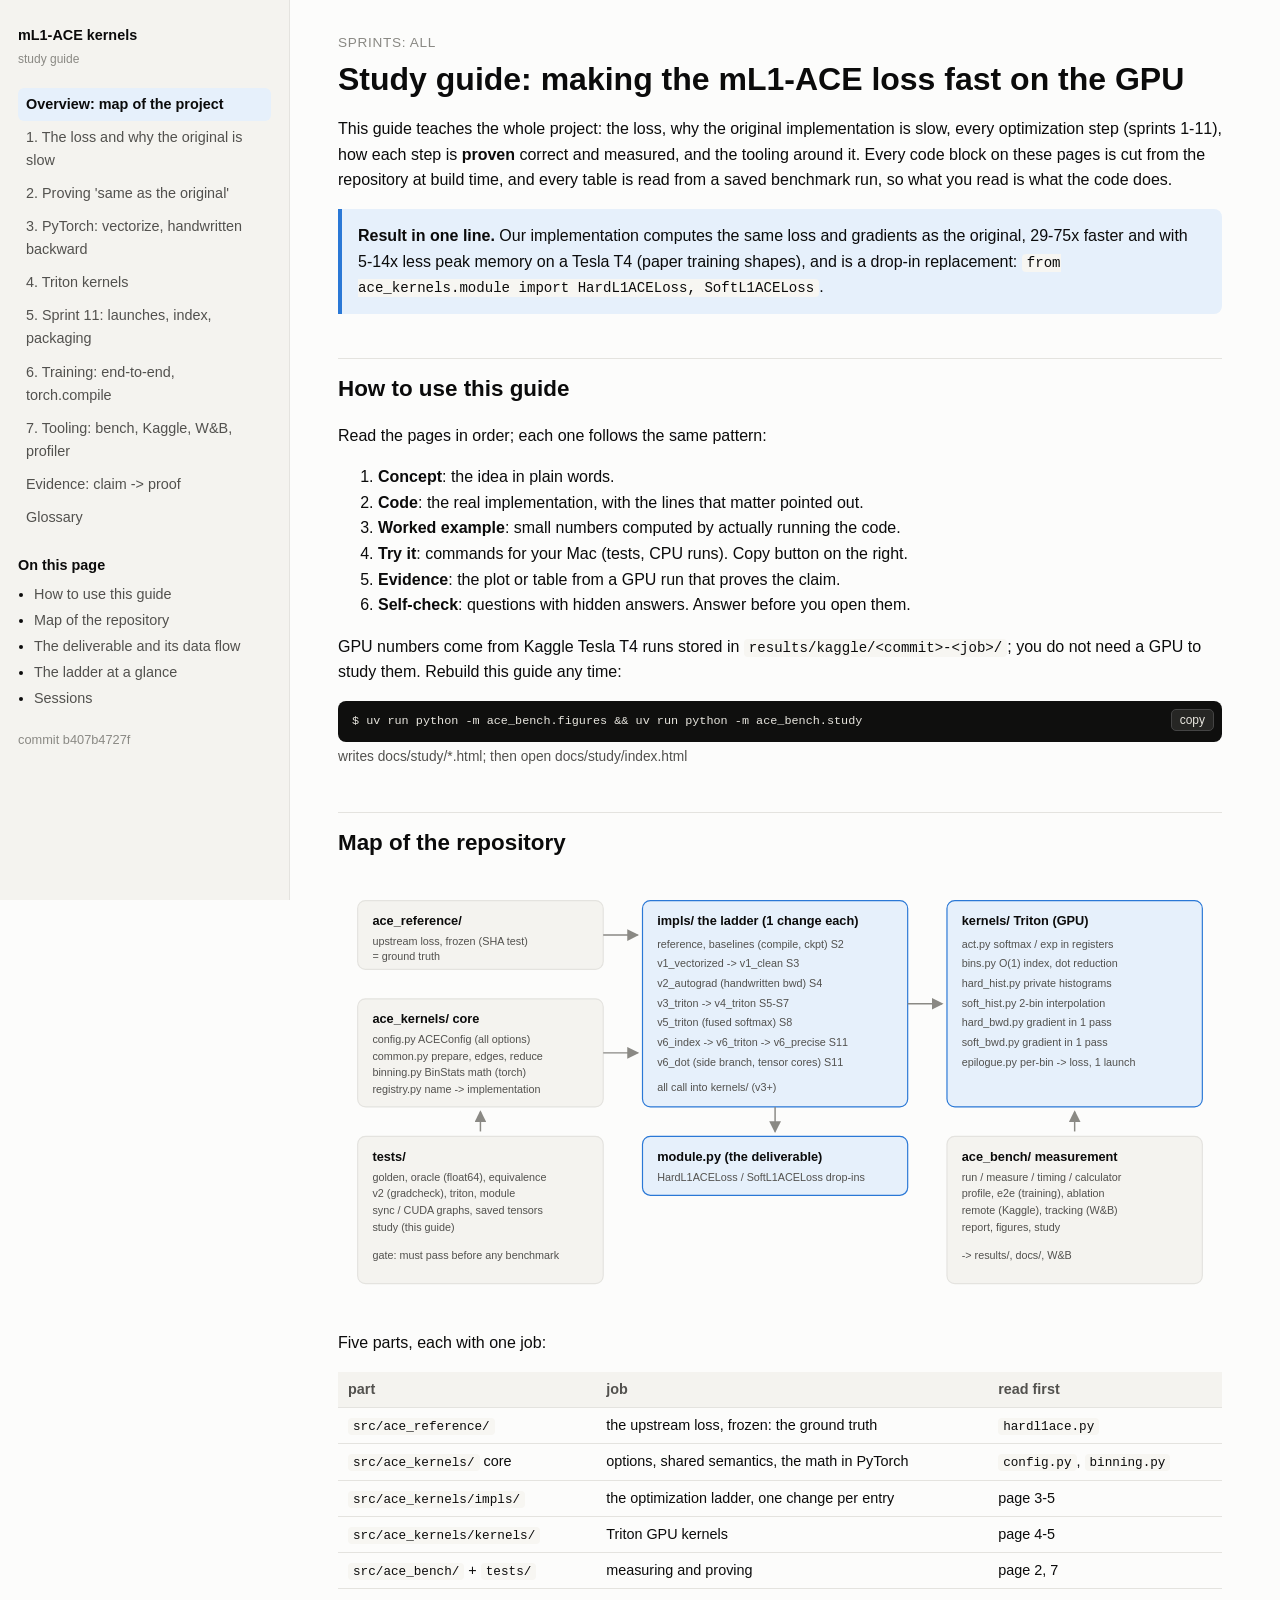
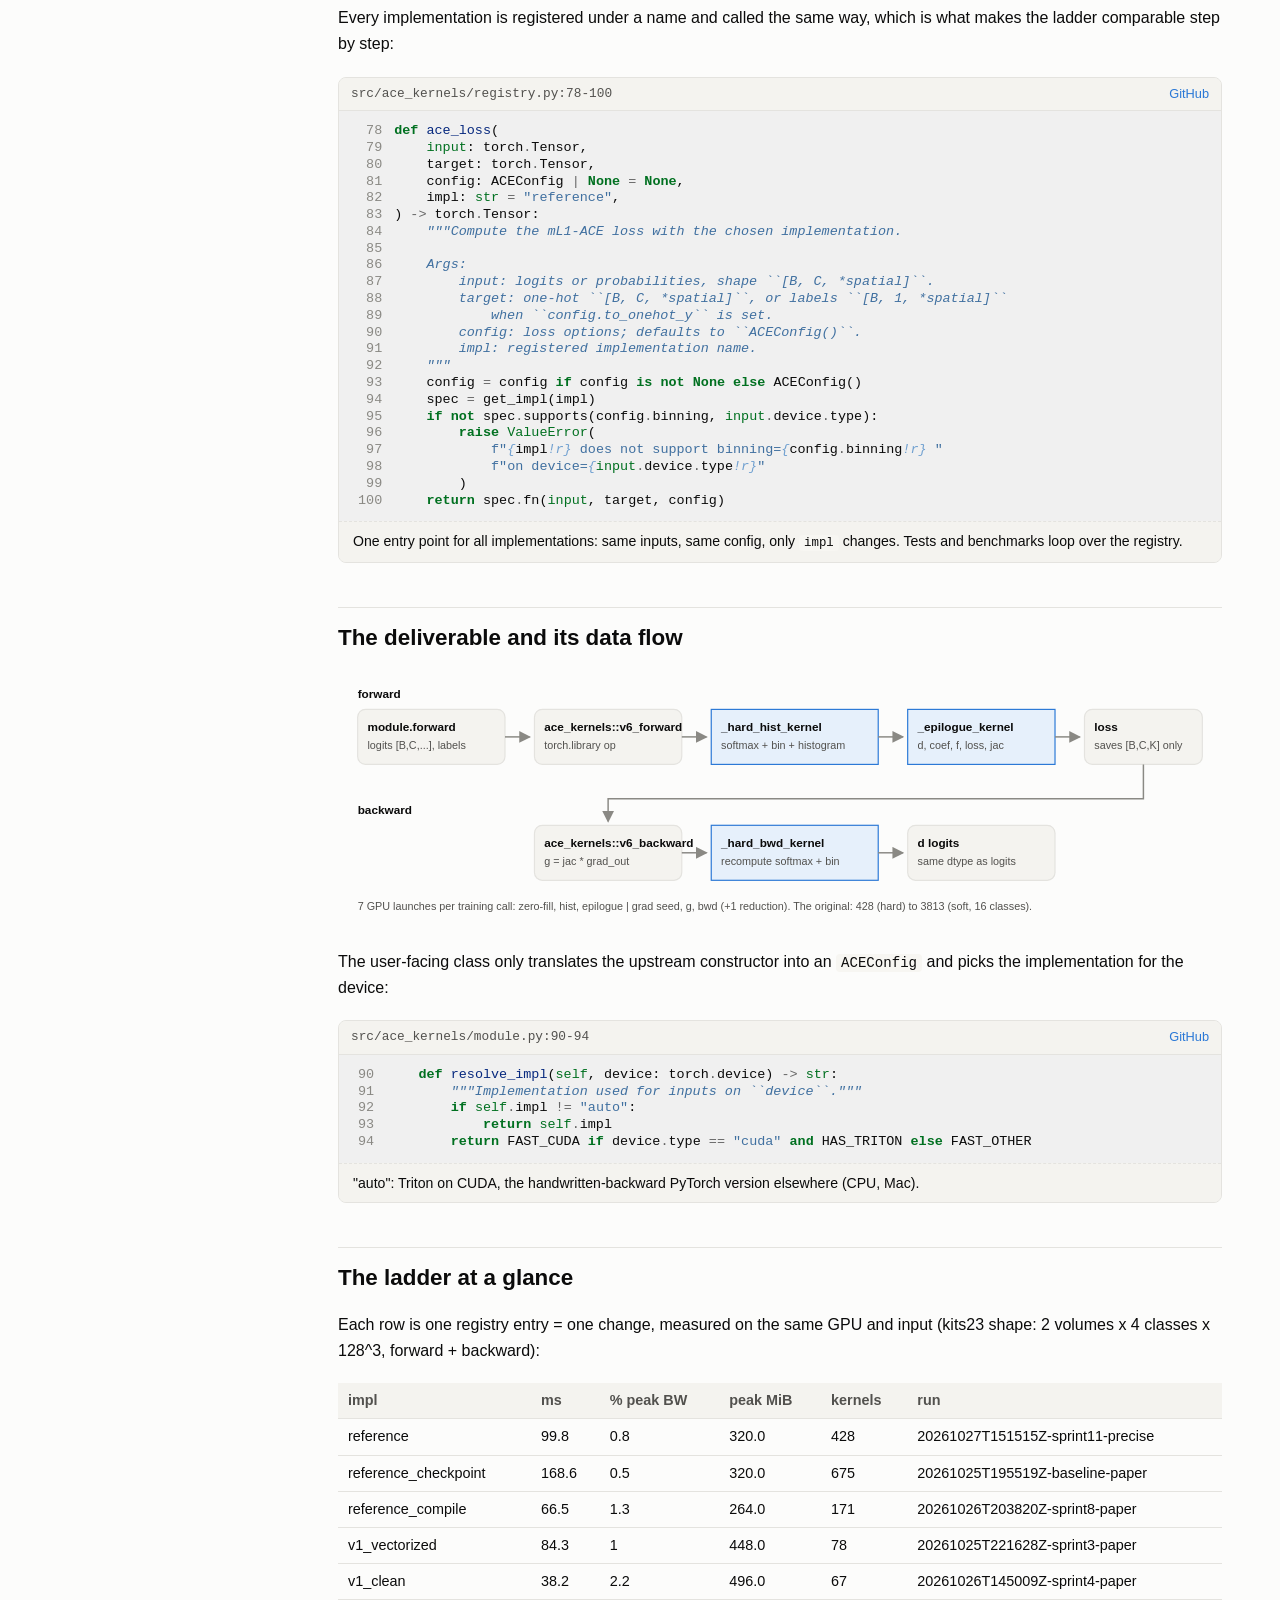
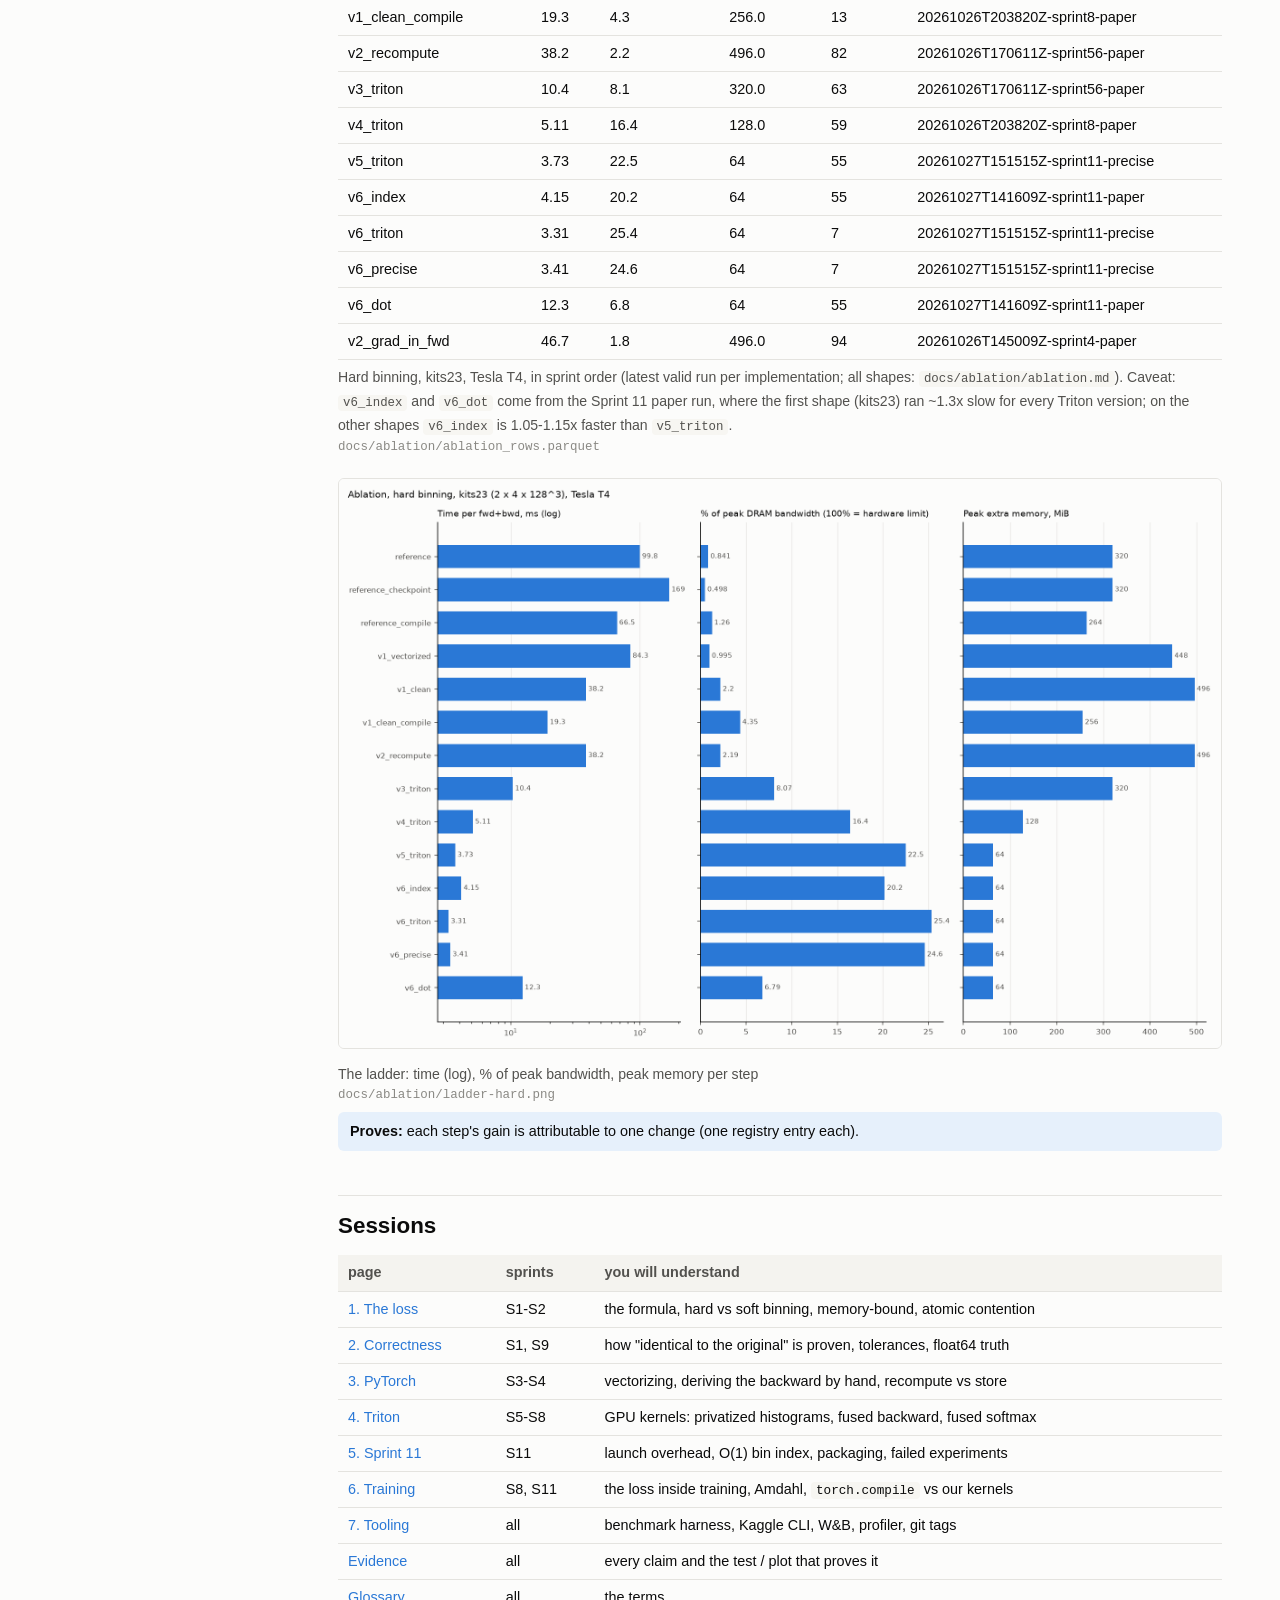
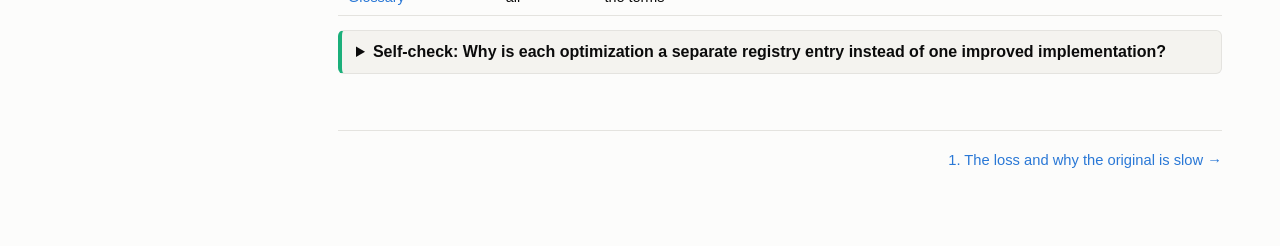
==== docs/study/index.html @ 089df3e0 "Study guide: browser pages for the whole project (docs/study) - ace_bench.study: Markdown + directiv" ====
<!doctype html>
<html lang="en"><head><meta charset="utf-8">
<meta name="viewport" content="width=device-width, initial-scale=1">
<title>Overview: map of the project | ACE kernels study</title>
<link rel="stylesheet" href="assets/style.css">
<link rel="stylesheet" href="assets/pygments.css">
</head><body>
<aside class="side"><a class="brand" href="index.html">mL1-ACE kernels<br>
<small>study guide</small></a><ol class="pages"><li class="current"><a href="index.html">Overview: map of the project</a></li><li class=""><a href="01-loss.html">1. The loss and why the original is slow</a></li><li class=""><a href="02-correctness.html">2. Proving &#x27;same as the original&#x27;</a></li><li class=""><a href="03-pytorch.html">3. PyTorch: vectorize, handwritten backward</a></li><li class=""><a href="04-triton.html">4. Triton kernels</a></li><li class=""><a href="05-sprint11.html">5. Sprint 11: launches, index, packaging</a></li><li class=""><a href="06-training.html">6. Training: end-to-end, torch.compile</a></li><li class=""><a href="07-tooling.html">7. Tooling: bench, Kaggle, W&amp;B, profiler</a></li><li class=""><a href="evidence.html">Evidence: claim -&gt; proof</a></li><li class=""><a href="glossary.html">Glossary</a></li></ol>
<div class="toc"><b>On this page</b><ul><li><a href="#how-to-use-this-guide">How to use this guide</a></li><li><a href="#map-of-the-repository">Map of the repository</a></li><li><a href="#the-deliverable-and-its-data-flow">The deliverable and its data flow</a></li><li><a href="#the-ladder-at-a-glance">The ladder at a glance</a></li><li><a href="#sessions">Sessions</a></li></ul></div>
<p class="meta">commit b407b4727f</p></aside>
<main><p class="sprints">Sprints: all</p><h1 id="study-guide-making-the-ml1-ace-loss-fast-on-the-gpu">Study guide: making the mL1-ACE loss fast on the GPU</h1>
<p>This guide teaches the whole project: the loss, why the original implementation is
slow, every optimization step (sprints 1-11), how each step is <strong>proven</strong> correct and
measured, and the tooling around it. Every code block on these pages is cut from the
repository at build time, and every table is read from a saved benchmark run, so
what you read is what the code does.</p>
<blockquote>
<p><strong>Result in one line.</strong> Our implementation computes the same loss and gradients as
the original, 29-75x faster and with 5-14x less peak memory on a Tesla T4 (paper
training shapes), and is a drop-in replacement:
<code>from ace_kernels.module import HardL1ACELoss, SoftL1ACELoss</code>.</p>
</blockquote>
<h2 id="how-to-use-this-guide">How to use this guide</h2>
<p>Read the pages in order; each one follows the same pattern:</p>
<ol>
<li><strong>Concept</strong>: the idea in plain words.</li>
<li><strong>Code</strong>: the real implementation, with the lines that matter pointed out.</li>
<li><strong>Worked example</strong>: small numbers computed by actually running the code.</li>
<li><strong>Try it</strong>: commands for your Mac (tests, CPU runs). Copy button on the right.</li>
<li><strong>Evidence</strong>: the plot or table from a GPU run that proves the claim.</li>
<li><strong>Self-check</strong>: questions with hidden answers. Answer before you open them.</li>
</ol>
<p>GPU numbers come from Kaggle Tesla T4 runs stored in <code>results/kaggle/&lt;commit&gt;-&lt;job&gt;/</code>;
you do not need a GPU to study them. Rebuild this guide any time:</p>
<div class="run"><button class="copy" type="button">copy</button><pre><code>$ uv run python -m ace_bench.figures &amp;&amp; uv run python -m ace_bench.study</code></pre><p class="expect">writes docs/study/*.html; then open docs/study/index.html</p></div>
<h2 id="map-of-the-repository">Map of the repository</h2>
<figure class="diagram"><svg viewBox="0 0 900 430" xmlns="http://www.w3.org/2000/svg" font-family="-apple-system, Segoe UI, sans-serif" font-size="13" role="img" aria-label="Architecture of the repository">
<style>
.b{fill:var(--surface);stroke:var(--line);stroke-width:1.5;rx:8}
.k{fill:var(--accent-soft);stroke:var(--accent);stroke-width:1.5}
.t{fill:var(--ink)} .s{fill:var(--ink-2);font-size:11px} .h{fill:var(--ink);font-weight:700}
.a{stroke:var(--muted);stroke-width:1.5;fill:none;marker-end:url(#ar)}
</style>
<defs><marker id="ar" markerWidth="8" markerHeight="8" refX="7" refY="4" orient="auto"><path d="M0,0 L8,4 L0,8 z" fill="var(--muted)"/></marker></defs>
<rect class="b" x="20" y="20" width="250" height="70" rx="8"/><text class="h" x="35" y="45">ace_reference/</text><text class="s" x="35" y="65">upstream loss, frozen (SHA test)</text><text class="s" x="35" y="80">= ground truth</text>
<rect class="b" x="20" y="120" width="250" height="110" rx="8"/><text class="h" x="35" y="145">ace_kernels/ core</text><text class="s" x="35" y="165">config.py   ACEConfig (all options)</text><text class="s" x="35" y="182">common.py   prepare, edges, reduce</text><text class="s" x="35" y="199">binning.py  BinStats math (torch)</text><text class="s" x="35" y="216">registry.py name -> implementation</text>
<rect class="k" x="310" y="20" width="270" height="210" rx="8"/><text class="h" x="325" y="45">impls/  the ladder (1 change each)</text>
<text class="s" x="325" y="68">reference, baselines (compile, ckpt)   S2</text><text class="s" x="325" y="88">v1_vectorized -> v1_clean              S3</text><text class="s" x="325" y="108">v2_autograd (handwritten bwd)         S4</text><text class="s" x="325" y="128">v3_triton -> v4_triton             S5-S7</text><text class="s" x="325" y="148">v5_triton (fused softmax)             S8</text><text class="s" x="325" y="168">v6_index -> v6_triton -> v6_precise  S11</text><text class="s" x="325" y="188">v6_dot (side branch, tensor cores)  S11</text><text class="s" x="325" y="214">all call into kernels/ (v3+)</text>
<rect class="k" x="620" y="20" width="260" height="210" rx="8"/><text class="h" x="635" y="45">kernels/  Triton (GPU)</text><text class="s" x="635" y="68">act.py        softmax / exp in registers</text><text class="s" x="635" y="88">bins.py       O(1) index, dot reduction</text><text class="s" x="635" y="108">hard_hist.py  private histograms</text><text class="s" x="635" y="128">soft_hist.py  2-bin interpolation</text><text class="s" x="635" y="148">hard_bwd.py   gradient in 1 pass</text><text class="s" x="635" y="168">soft_bwd.py   gradient in 1 pass</text><text class="s" x="635" y="188">epilogue.py   per-bin -> loss, 1 launch</text>
<rect class="k" x="310" y="260" width="270" height="60" rx="8"/><text class="h" x="325" y="285">module.py  (the deliverable)</text><text class="s" x="325" y="305">HardL1ACELoss / SoftL1ACELoss drop-ins</text>
<rect class="b" x="20" y="260" width="250" height="150" rx="8"/><text class="h" x="35" y="285">tests/</text><text class="s" x="35" y="305">golden, oracle (float64), equivalence</text><text class="s" x="35" y="322">v2 (gradcheck), triton, module</text><text class="s" x="35" y="339">sync / CUDA graphs, saved tensors</text><text class="s" x="35" y="356">study (this guide)</text><text class="s" x="35" y="385">gate: must pass before any benchmark</text>
<rect class="b" x="620" y="260" width="260" height="150" rx="8"/><text class="h" x="635" y="285">ace_bench/  measurement</text><text class="s" x="635" y="305">run / measure / timing / calculator</text><text class="s" x="635" y="322">profile, e2e (training), ablation</text><text class="s" x="635" y="339">remote (Kaggle), tracking (W&amp;B)</text><text class="s" x="635" y="356">report, figures, study</text><text class="s" x="635" y="385">-> results/, docs/, W&amp;B</text>
<path class="a" d="M270,55 H305"/><path class="a" d="M270,175 H305"/><path class="a" d="M580,125 H615"/><path class="a" d="M445,230 V255"/><path class="a" d="M145,255 V235"/><path class="a" d="M750,255 V235"/>
</svg>
</figure>
<p>Five parts, each with one job:</p>
<table>
<thead>
<tr>
<th>part</th>
<th>job</th>
<th>read first</th>
</tr>
</thead>
<tbody>
<tr>
<td><code>src/ace_reference/</code></td>
<td>the upstream loss, frozen: the ground truth</td>
<td><code>hardl1ace.py</code></td>
</tr>
<tr>
<td><code>src/ace_kernels/</code> core</td>
<td>options, shared semantics, the math in PyTorch</td>
<td><code>config.py</code>, <code>binning.py</code></td>
</tr>
<tr>
<td><code>src/ace_kernels/impls/</code></td>
<td>the optimization ladder, one change per entry</td>
<td>page 3-5</td>
</tr>
<tr>
<td><code>src/ace_kernels/kernels/</code></td>
<td>Triton GPU kernels</td>
<td>page 4-5</td>
</tr>
<tr>
<td><code>src/ace_bench/</code> + <code>tests/</code></td>
<td>measuring and proving</td>
<td>page 2, 7</td>
</tr>
</tbody>
</table>
<p>Every implementation is registered under a name and called the same way, which is
what makes the ladder comparable step by step:</p>
<figure class="code"><div class="code-head"><span class="path">src/ace_kernels/registry.py:78-100</span><a href="https://github.com/kapitan05/ace-kernels/blob/b407b4727fb5e70160d718f64cf7debc8ea716c3/src/ace_kernels/registry.py#L78-L100" target="_blank" rel="noopener">GitHub</a></div><div class="highlight"><pre><span></span><span class="linenos"> 78</span><span class="k">def</span><span class="w"> </span><span class="nf">ace_loss</span><span class="p">(</span>
<span class="linenos"> 79</span>    <span class="nb">input</span><span class="p">:</span> <span class="n">torch</span><span class="o">.</span><span class="n">Tensor</span><span class="p">,</span>
<span class="linenos"> 80</span>    <span class="n">target</span><span class="p">:</span> <span class="n">torch</span><span class="o">.</span><span class="n">Tensor</span><span class="p">,</span>
<span class="linenos"> 81</span>    <span class="n">config</span><span class="p">:</span> <span class="n">ACEConfig</span> <span class="o">|</span> <span class="kc">None</span> <span class="o">=</span> <span class="kc">None</span><span class="p">,</span>
<span class="linenos"> 82</span>    <span class="n">impl</span><span class="p">:</span> <span class="nb">str</span> <span class="o">=</span> <span class="s2">"reference"</span><span class="p">,</span>
<span class="linenos"> 83</span><span class="p">)</span> <span class="o">-&gt;</span> <span class="n">torch</span><span class="o">.</span><span class="n">Tensor</span><span class="p">:</span>
<span class="linenos"> 84</span><span class="w">    </span><span class="sd">"""Compute the mL1-ACE loss with the chosen implementation.</span>
<span class="linenos"> 85</span>
<span class="linenos"> 86</span><span class="sd">    Args:</span>
<span class="linenos"> 87</span><span class="sd">        input: logits or probabilities, shape ``[B, C, *spatial]``.</span>
<span class="linenos"> 88</span><span class="sd">        target: one-hot ``[B, C, *spatial]``, or labels ``[B, 1, *spatial]``</span>
<span class="linenos"> 89</span><span class="sd">            when ``config.to_onehot_y`` is set.</span>
<span class="linenos"> 90</span><span class="sd">        config: loss options; defaults to ``ACEConfig()``.</span>
<span class="linenos"> 91</span><span class="sd">        impl: registered implementation name.</span>
<span class="linenos"> 92</span><span class="sd">    """</span>
<span class="linenos"> 93</span>    <span class="n">config</span> <span class="o">=</span> <span class="n">config</span> <span class="k">if</span> <span class="n">config</span> <span class="ow">is</span> <span class="ow">not</span> <span class="kc">None</span> <span class="k">else</span> <span class="n">ACEConfig</span><span class="p">()</span>
<span class="linenos"> 94</span>    <span class="n">spec</span> <span class="o">=</span> <span class="n">get_impl</span><span class="p">(</span><span class="n">impl</span><span class="p">)</span>
<span class="linenos"> 95</span>    <span class="k">if</span> <span class="ow">not</span> <span class="n">spec</span><span class="o">.</span><span class="n">supports</span><span class="p">(</span><span class="n">config</span><span class="o">.</span><span class="n">binning</span><span class="p">,</span> <span class="nb">input</span><span class="o">.</span><span class="n">device</span><span class="o">.</span><span class="n">type</span><span class="p">):</span>
<span class="linenos"> 96</span>        <span class="k">raise</span> <span class="ne">ValueError</span><span class="p">(</span>
<span class="linenos"> 97</span>            <span class="sa">f</span><span class="s2">"</span><span class="si">{</span><span class="n">impl</span><span class="si">!r}</span><span class="s2"> does not support binning=</span><span class="si">{</span><span class="n">config</span><span class="o">.</span><span class="n">binning</span><span class="si">!r}</span><span class="s2"> "</span>
<span class="linenos"> 98</span>            <span class="sa">f</span><span class="s2">"on device=</span><span class="si">{</span><span class="nb">input</span><span class="o">.</span><span class="n">device</span><span class="o">.</span><span class="n">type</span><span class="si">!r}</span><span class="s2">"</span>
<span class="linenos"> 99</span>        <span class="p">)</span>
<span class="linenos">100</span>    <span class="k">return</span> <span class="n">spec</span><span class="o">.</span><span class="n">fn</span><span class="p">(</span><span class="nb">input</span><span class="p">,</span> <span class="n">target</span><span class="p">,</span> <span class="n">config</span><span class="p">)</span>
</pre></div>
<p class="code-note">One entry point for all implementations: same inputs, same config, only <code>impl</code> changes. Tests and benchmarks loop over the registry.</p></figure>
<h2 id="the-deliverable-and-its-data-flow">The deliverable and its data flow</h2>
<figure class="diagram"><svg viewBox="0 0 900 250" xmlns="http://www.w3.org/2000/svg" font-family="-apple-system, Segoe UI, sans-serif" font-size="12" role="img" aria-label="Data flow of the deliverable: forward and backward kernels">
<style>.b{fill:var(--surface);stroke:var(--line);stroke-width:1.2}.k{fill:var(--accent-soft);stroke:var(--accent);stroke-width:1.2}.h{fill:var(--ink);font-weight:700}.s{fill:var(--ink-2);font-size:11px}.a{stroke:var(--muted);stroke-width:1.5;fill:none;marker-end:url(#ar3)}</style>
<defs><marker id="ar3" markerWidth="8" markerHeight="8" refX="7" refY="4" orient="auto"><path d="M0,0 L8,4 L0,8 z" fill="var(--muted)"/></marker></defs>
<text class="h" x="20" y="22">forward</text>
<rect class="b" x="20" y="34" width="150" height="56"/><text class="h" x="30" y="56">module.forward</text><text class="s" x="30" y="74">logits [B,C,...], labels</text>
<rect class="b" x="200" y="34" width="150" height="56"/><text class="h" x="210" y="56">ace_kernels::v6_forward</text><text class="s" x="210" y="74">torch.library op</text>
<rect class="k" x="380" y="34" width="170" height="56"/><text class="h" x="390" y="56">_hard_hist_kernel</text><text class="s" x="390" y="74">softmax + bin + histogram</text>
<rect class="k" x="580" y="34" width="150" height="56"/><text class="h" x="590" y="56">_epilogue_kernel</text><text class="s" x="590" y="74">d, coef, f, loss, jac</text>
<rect class="b" x="760" y="34" width="120" height="56"/><text class="h" x="770" y="56">loss</text><text class="s" x="770" y="74">saves [B,C,K] only</text>
<text class="h" x="20" y="140">backward</text>
<rect class="b" x="200" y="152" width="150" height="56"/><text class="h" x="210" y="174">ace_kernels::v6_backward</text><text class="s" x="210" y="192">g = jac * grad_out</text>
<rect class="k" x="380" y="152" width="170" height="56"/><text class="h" x="390" y="174">_hard_bwd_kernel</text><text class="s" x="390" y="192">recompute softmax + bin</text>
<rect class="b" x="580" y="152" width="150" height="56"/><text class="h" x="590" y="174">d logits</text><text class="s" x="590" y="192">same dtype as logits</text>
<path class="a" d="M170,62 H195"/><path class="a" d="M350,62 H375"/><path class="a" d="M550,62 H575"/><path class="a" d="M730,62 H755"/><path class="a" d="M350,180 H375"/><path class="a" d="M550,180 H575"/><path class="a" d="M820,90 V125 H275 V148"/>
<text class="s" x="20" y="238">7 GPU launches per training call: zero-fill, hist, epilogue | grad seed, g, bwd (+1 reduction). The original: 428 (hard) to 3813 (soft, 16 classes).</text>
</svg>
</figure>
<p>The user-facing class only translates the upstream constructor into an <code>ACEConfig</code>
and picks the implementation for the device:</p>
<figure class="code"><div class="code-head"><span class="path">src/ace_kernels/module.py:90-94</span><a href="https://github.com/kapitan05/ace-kernels/blob/b407b4727fb5e70160d718f64cf7debc8ea716c3/src/ace_kernels/module.py#L90-L94" target="_blank" rel="noopener">GitHub</a></div><div class="highlight"><pre><span></span><span class="linenos">90</span>    <span class="k">def</span><span class="w"> </span><span class="nf">resolve_impl</span><span class="p">(</span><span class="bp">self</span><span class="p">,</span> <span class="n">device</span><span class="p">:</span> <span class="n">torch</span><span class="o">.</span><span class="n">device</span><span class="p">)</span> <span class="o">-&gt;</span> <span class="nb">str</span><span class="p">:</span>
<span class="linenos">91</span><span class="w">        </span><span class="sd">"""Implementation used for inputs on ``device``."""</span>
<span class="linenos">92</span>        <span class="k">if</span> <span class="bp">self</span><span class="o">.</span><span class="n">impl</span> <span class="o">!=</span> <span class="s2">"auto"</span><span class="p">:</span>
<span class="linenos">93</span>            <span class="k">return</span> <span class="bp">self</span><span class="o">.</span><span class="n">impl</span>
<span class="linenos">94</span>        <span class="k">return</span> <span class="n">FAST_CUDA</span> <span class="k">if</span> <span class="n">device</span><span class="o">.</span><span class="n">type</span> <span class="o">==</span> <span class="s2">"cuda"</span> <span class="ow">and</span> <span class="n">HAS_TRITON</span> <span class="k">else</span> <span class="n">FAST_OTHER</span>
</pre></div>
<p class="code-note">"auto": Triton on CUDA, the handwritten-backward PyTorch version elsewhere (CPU, Mac).</p></figure>
<h2 id="the-ladder-at-a-glance">The ladder at a glance</h2>
<p>Each row is one registry entry = one change, measured on the same GPU and input
(kits23 shape: 2 volumes x 4 classes x 128^3, forward + backward):</p>
<figure class="table"><div class="scroll"><table><thead><tr><th>impl</th><th>ms</th><th>% peak BW</th><th>peak MiB</th><th>kernels</th><th>run</th></tr></thead><tbody><tr><td>reference</td><td>99.8</td><td>0.8</td><td>320.0</td><td>428</td><td>20261027T151515Z-sprint11-precise</td></tr><tr><td>reference_checkpoint</td><td>168.6</td><td>0.5</td><td>320.0</td><td>675</td><td>20261025T195519Z-baseline-paper</td></tr><tr><td>reference_compile</td><td>66.5</td><td>1.3</td><td>264.0</td><td>171</td><td>20261026T203820Z-sprint8-paper</td></tr><tr><td>v1_vectorized</td><td>84.3</td><td>1</td><td>448.0</td><td>78</td><td>20261025T221628Z-sprint3-paper</td></tr><tr><td>v1_clean</td><td>38.2</td><td>2.2</td><td>496.0</td><td>67</td><td>20261026T145009Z-sprint4-paper</td></tr><tr><td>v1_clean_compile</td><td>19.3</td><td>4.3</td><td>256.0</td><td>13</td><td>20261026T203820Z-sprint8-paper</td></tr><tr><td>v2_recompute</td><td>38.2</td><td>2.2</td><td>496.0</td><td>82</td><td>20261026T170611Z-sprint56-paper</td></tr><tr><td>v3_triton</td><td>10.4</td><td>8.1</td><td>320.0</td><td>63</td><td>20261026T170611Z-sprint56-paper</td></tr><tr><td>v4_triton</td><td>5.11</td><td>16.4</td><td>128.0</td><td>59</td><td>20261026T203820Z-sprint8-paper</td></tr><tr><td>v5_triton</td><td>3.73</td><td>22.5</td><td>64</td><td>55</td><td>20261027T151515Z-sprint11-precise</td></tr><tr><td>v6_index</td><td>4.15</td><td>20.2</td><td>64</td><td>55</td><td>20261027T141609Z-sprint11-paper</td></tr><tr><td>v6_triton</td><td>3.31</td><td>25.4</td><td>64</td><td>7</td><td>20261027T151515Z-sprint11-precise</td></tr><tr><td>v6_precise</td><td>3.41</td><td>24.6</td><td>64</td><td>7</td><td>20261027T151515Z-sprint11-precise</td></tr><tr><td>v6_dot</td><td>12.3</td><td>6.8</td><td>64</td><td>55</td><td>20261027T141609Z-sprint11-paper</td></tr><tr><td>v2_grad_in_fwd</td><td>46.7</td><td>1.8</td><td>496.0</td><td>94</td><td>20261026T145009Z-sprint4-paper</td></tr></tbody></table></div><figcaption>Hard binning, kits23, Tesla T4, in sprint order (latest valid run per implementation; all shapes: <code>docs/ablation/ablation.md</code>). Caveat: <code>v6_index</code> and <code>v6_dot</code> come from the Sprint 11 paper run, where the first shape (kits23) ran ~1.3x slow for every Triton version; on the other shapes <code>v6_index</code> is 1.05-1.15x faster than <code>v5_triton</code>. <span class="src">docs/ablation/ablation_rows.parquet</span></figcaption></figure>
<figure class="plot"><img src="assets/plots/docs_ablation_ladder-hard.png" alt="The ladder: time (log), % of peak bandwidth, peak memory per step" loading="lazy"><figcaption>The ladder: time (log), % of peak bandwidth, peak memory per step <span class="src">docs/ablation/ladder-hard.png</span></figcaption><p class="proves"><b>Proves:</b> each step's gain is attributable to one change (one registry entry each).</p></figure>
<h2 id="sessions">Sessions</h2>
<table>
<thead>
<tr>
<th>page</th>
<th>sprints</th>
<th>you will understand</th>
</tr>
</thead>
<tbody>
<tr>
<td><a href="01-loss.html">1. The loss</a></td>
<td>S1-S2</td>
<td>the formula, hard vs soft binning, memory-bound, atomic contention</td>
</tr>
<tr>
<td><a href="02-correctness.html">2. Correctness</a></td>
<td>S1, S9</td>
<td>how "identical to the original" is proven, tolerances, float64 truth</td>
</tr>
<tr>
<td><a href="03-pytorch.html">3. PyTorch</a></td>
<td>S3-S4</td>
<td>vectorizing, deriving the backward by hand, recompute vs store</td>
</tr>
<tr>
<td><a href="04-triton.html">4. Triton</a></td>
<td>S5-S8</td>
<td>GPU kernels: privatized histograms, fused backward, fused softmax</td>
</tr>
<tr>
<td><a href="05-sprint11.html">5. Sprint 11</a></td>
<td>S11</td>
<td>launch overhead, O(1) bin index, packaging, failed experiments</td>
</tr>
<tr>
<td><a href="06-training.html">6. Training</a></td>
<td>S8, S11</td>
<td>the loss inside training, Amdahl, <code>torch.compile</code> vs our kernels</td>
</tr>
<tr>
<td><a href="07-tooling.html">7. Tooling</a></td>
<td>all</td>
<td>benchmark harness, Kaggle CLI, W&amp;B, profiler, git tags</td>
</tr>
<tr>
<td><a href="evidence.html">Evidence</a></td>
<td>all</td>
<td>every claim and the test / plot that proves it</td>
</tr>
<tr>
<td><a href="glossary.html">Glossary</a></td>
<td>all</td>
<td>the terms</td>
</tr>
</tbody>
</table>
<details class="check"><summary>Self-check: Why is each optimization a separate registry entry instead of one improved implementation?</summary><div class="answer">So every speedup (or slowdown) is attributable to exactly one change: the ablation table compares neighbours that differ in one idea. It also keeps the earlier versions runnable as baselines and as test oracles for the later ones.</div></details>
<nav class="pager"><span></span><a href="01-loss.html">1. The loss and why the original is slow &rarr;</a></nav></main>
<script src="assets/study.js"></script></body></html>
---- docs/study/assets/style.css ----
:root {
  --bg: #fcfcfb; --surface: #f4f3ef; --ink: #0b0b0b; --ink-2: #52514e; --muted: #8a8984;
  --line: #e4e3df; --accent: #2a78d6; --accent-soft: #e6f0fb; --good: #1baf7a;
  --warn: #eda100; --code-bg: #f7f6f2;
  --mono: ui-monospace, SFMono-Regular, Menlo, Consolas, monospace;
  --sans: -apple-system, BlinkMacSystemFont, "Segoe UI", Inter, Roboto, sans-serif;
}
@media (prefers-color-scheme: dark) {
  :root {
    --bg: #141413; --surface: #1d1d1b; --ink: #eceae4; --ink-2: #b4b2ab; --muted: #7d7b75;
    --line: #2f2e2b; --accent: #6aa6ee; --accent-soft: #1b2a3c; --good: #3ccf98;
    --warn: #f2b938; --code-bg: #272822;
  }
  figure.plot img { background: #fcfcfb; border-radius: 6px; }
}
* { box-sizing: border-box; }
html { font-size: 16px; }
body { margin: 0; background: var(--bg); color: var(--ink); font: 1rem/1.6 var(--sans);
  display: grid; grid-template-columns: 290px minmax(0, 1fr); }
a { color: var(--accent); text-decoration: none; }
a:hover { text-decoration: underline; }
.side { position: sticky; top: 0; height: 100vh; overflow-y: auto; padding: 24px 18px;
  border-right: 1px solid var(--line); background: var(--surface); font-size: .9rem; }
.brand { display: block; font-weight: 700; color: var(--ink); margin-bottom: 18px; }
.brand small { font-weight: 400; color: var(--muted); }
.pages { padding-left: 0; list-style: none; margin: 0 0 20px; }
.pages li a { display: block; padding: 5px 8px; border-radius: 6px; color: var(--ink-2); }
.pages li.current a { background: var(--accent-soft); color: var(--ink); font-weight: 600; }
.toc ul { padding-left: 16px; margin: 6px 0; }
.toc li { margin: 3px 0; }
.toc a { color: var(--ink-2); }
.meta { color: var(--muted); font-size: .8rem; margin-top: 20px; }
main { max-width: 980px; padding: 32px 48px 80px; }
.sprints { color: var(--muted); font-size: .85rem; margin: 0; text-transform: uppercase;
  letter-spacing: .05em; }
h1 { font-size: 2rem; line-height: 1.2; margin: 6px 0 18px; }
h2 { font-size: 1.4rem; margin: 44px 0 12px; padding-top: 12px;
  border-top: 1px solid var(--line); }
h3 { font-size: 1.1rem; margin: 28px 0 8px; }
p, li { color: var(--ink); }
code { font-family: var(--mono); font-size: .88em; background: var(--code-bg);
  padding: 1px 5px; border-radius: 4px; }
pre { font-family: var(--mono); font-size: .84rem; line-height: 1.5; overflow-x: auto; }
blockquote { margin: 16px 0; padding: 10px 16px; border-left: 4px solid var(--accent);
  background: var(--accent-soft); border-radius: 0 8px 8px 0; }
blockquote p { margin: 4px 0; }
table { border-collapse: collapse; font-size: .9rem; width: 100%; }
th, td { border-bottom: 1px solid var(--line); padding: 6px 10px; text-align: left;
  vertical-align: top; }
th { color: var(--ink-2); font-weight: 600; background: var(--surface); }
td { font-variant-numeric: tabular-nums; }
figure { margin: 20px 0; }
figcaption { color: var(--ink-2); font-size: .88rem; margin-top: 6px; }
figcaption .src { color: var(--muted); font-family: var(--mono); font-size: .78rem;
  display: block; }
.scroll { overflow-x: auto; }
figure.code, figure.exec { border: 1px solid var(--line); border-radius: 8px;
  overflow: hidden; background: var(--code-bg); }
.code-head { display: flex; justify-content: space-between; gap: 12px; padding: 6px 12px;
  font-size: .8rem; border-bottom: 1px solid var(--line); background: var(--surface); }
.code-head .path { font-family: var(--mono); color: var(--ink-2); }
figure.code .highlight, figure.exec .highlight { margin: 0; }
figure.code pre, figure.exec pre { margin: 0; padding: 12px 14px; background: transparent; }
.highlight .linenos { color: var(--muted); padding-right: 12px; user-select: none; }
.code-note { margin: 0; padding: 8px 14px; font-size: .88rem; border-top: 1px dashed var(--line);
  background: var(--surface); }
pre.output { margin: 0; padding: 10px 14px; border-top: 1px solid var(--line);
  background: var(--surface); color: var(--ink); }
figure.plot img { max-width: 100%; height: auto; border: 1px solid var(--line);
  border-radius: 6px; }
.proves { margin: 6px 0 0; padding: 8px 12px; border-radius: 6px; font-size: .9rem;
  background: var(--accent-soft); }
.run { position: relative; margin: 14px 0; }
.run pre { margin: 0; padding: 12px 70px 12px 14px; background: #0f0f0e; color: #e8e6df;
  border-radius: 8px; }
.run pre code { background: none; padding: 0; color: inherit; }
.run .copy { position: absolute; top: 8px; right: 8px; font-size: .75rem; padding: 3px 8px;
  border-radius: 5px; border: 1px solid #444; background: #262624; color: #e8e6df;
  cursor: pointer; }
.expect { margin: 4px 0 0; font-size: .86rem; color: var(--ink-2); }
details.check { margin: 14px 0; border: 1px solid var(--line); border-left: 4px solid var(--good);
  border-radius: 6px; padding: 8px 14px; background: var(--surface); }
details.check summary { cursor: pointer; font-weight: 600; }
details.check .answer { margin-top: 8px; color: var(--ink-2); }
figure.diagram { text-align: center; }
figure.diagram svg { max-width: 100%; height: auto; }
.pager { display: flex; justify-content: space-between; gap: 16px; margin-top: 56px;
  padding-top: 18px; border-top: 1px solid var(--line); font-size: .92rem; }
.callout-warn { border-left-color: var(--warn); }
@media (max-width: 860px) {
  body { display: block; }
  .side { position: static; height: auto; border-right: 0; border-bottom: 1px solid var(--line); }
  .toc { display: none; }
  main { padding: 20px 16px 60px; }
}
---- docs/study/assets/pygments.css ----
pre { line-height: 125%; }
td.linenos .normal { color: #666666; background-color: transparent; padding-left: 5px; padding-right: 5px; }
span.linenos { color: #666666; background-color: transparent; padding-left: 5px; padding-right: 5px; }
td.linenos .special { color: #000000; background-color: #ffffc0; padding-left: 5px; padding-right: 5px; }
span.linenos.special { color: #000000; background-color: #ffffc0; padding-left: 5px; padding-right: 5px; }
.highlight .hll { background-color: #ffffcc }
.highlight { background: #f0f0f0; }
.highlight .c { color: #60A0B0; font-style: italic } /* Comment */
.highlight .err { border: 1px solid #F00 } /* Error */
.highlight .k { color: #007020; font-weight: bold } /* Keyword */
.highlight .o { color: #666 } /* Operator */
.highlight .ch { color: #60A0B0; font-style: italic } /* Comment.Hashbang */
.highlight .cm { color: #60A0B0; font-style: italic } /* Comment.Multiline */
.highlight .cp { color: #007020 } /* Comment.Preproc */
.highlight .cpf { color: #60A0B0; font-style: italic } /* Comment.PreprocFile */
.highlight .c1 { color: #60A0B0; font-style: italic } /* Comment.Single */
.highlight .cs { color: #60A0B0; background-color: #FFF0F0 } /* Comment.Special */
.highlight .gd { color: #A00000 } /* Generic.Deleted */
.highlight .ge { font-style: italic } /* Generic.Emph */
.highlight .ges { font-weight: bold; font-style: italic } /* Generic.EmphStrong */
.highlight .gr { color: #F00 } /* Generic.Error */
.highlight .gh { color: #000080; font-weight: bold } /* Generic.Heading */
.highlight .gi { color: #00A000 } /* Generic.Inserted */
.highlight .go { color: #888 } /* Generic.Output */
.highlight .gp { color: #C65D09; font-weight: bold } /* Generic.Prompt */
.highlight .gs { font-weight: bold } /* Generic.Strong */
.highlight .gu { color: #800080; font-weight: bold } /* Generic.Subheading */
.highlight .gt { color: #04D } /* Generic.Traceback */
.highlight .kc { color: #007020; font-weight: bold } /* Keyword.Constant */
.highlight .kd { color: #007020; font-weight: bold } /* Keyword.Declaration */
.highlight .kn { color: #007020; font-weight: bold } /* Keyword.Namespace */
.highlight .kp { color: #007020 } /* Keyword.Pseudo */
.highlight .kr { color: #007020; font-weight: bold } /* Keyword.Reserved */
.highlight .kt { color: #902000 } /* Keyword.Type */
.highlight .m { color: #40A070 } /* Literal.Number */
.highlight .s { color: #4070A0 } /* Literal.String */
.highlight .na { color: #4070A0 } /* Name.Attribute */
.highlight .nb { color: #007020 } /* Name.Builtin */
.highlight .nc { color: #0E84B5; font-weight: bold } /* Name.Class */
.highlight .no { color: #60ADD5 } /* Name.Constant */
.highlight .nd { color: #555; font-weight: bold } /* Name.Decorator */
.highlight .ni { color: #D55537; font-weight: bold } /* Name.Entity */
.highlight .ne { color: #007020 } /* Name.Exception */
.highlight .nf { color: #06287E } /* Name.Function */
.highlight .nl { color: #002070; font-weight: bold } /* Name.Label */
.highlight .nn { color: #0E84B5; font-weight: bold } /* Name.Namespace */
.highlight .nt { color: #062873; font-weight: bold } /* Name.Tag */
.highlight .nv { color: #BB60D5 } /* Name.Variable */
.highlight .ow { color: #007020; font-weight: bold } /* Operator.Word */
.highlight .w { color: #BBB } /* Text.Whitespace */
.highlight .mb { color: #40A070 } /* Literal.Number.Bin */
.highlight .mf { color: #40A070 } /* Literal.Number.Float */
.highlight .mh { color: #40A070 } /* Literal.Number.Hex */
.highlight .mi { color: #40A070 } /* Literal.Number.Integer */
.highlight .mo { color: #40A070 } /* Literal.Number.Oct */
.highlight .sa { color: #4070A0 } /* Literal.String.Affix */
.highlight .sb { color: #4070A0 } /* Literal.String.Backtick */
.highlight .sc { color: #4070A0 } /* Literal.String.Char */
.highlight .dl { color: #4070A0 } /* Literal.String.Delimiter */
.highlight .sd { color: #4070A0; font-style: italic } /* Literal.String.Doc */
.highlight .s2 { color: #4070A0 } /* Literal.String.Double */
.highlight .se { color: #4070A0; font-weight: bold } /* Literal.String.Escape */
.highlight .sh { color: #4070A0 } /* Literal.String.Heredoc */
.highlight .si { color: #70A0D0; font-style: italic } /* Literal.String.Interpol */
.highlight .sx { color: #C65D09 } /* Literal.String.Other */
.highlight .sr { color: #235388 } /* Literal.String.Regex */
.highlight .s1 { color: #4070A0 } /* Literal.String.Single */
.highlight .ss { color: #517918 } /* Literal.String.Symbol */
.highlight .bp { color: #007020 } /* Name.Builtin.Pseudo */
.highlight .fm { color: #06287E } /* Name.Function.Magic */
.highlight .vc { color: #BB60D5 } /* Name.Variable.Class */
.highlight .vg { color: #BB60D5 } /* Name.Variable.Global */
.highlight .vi { color: #BB60D5 } /* Name.Variable.Instance */
.highlight .vm { color: #BB60D5 } /* Name.Variable.Magic */
.highlight .il { color: #40A070 } /* Literal.Number.Integer.Long */
@media (prefers-color-scheme: dark) {
pre { line-height: 125%; }
td.linenos .normal { color: inherit; background-color: transparent; padding-left: 5px; padding-right: 5px; }
span.linenos { color: inherit; background-color: transparent; padding-left: 5px; padding-right: 5px; }
td.linenos .special { color: #000000; background-color: #ffffc0; padding-left: 5px; padding-right: 5px; }
span.linenos.special { color: #000000; background-color: #ffffc0; padding-left: 5px; padding-right: 5px; }
.highlight .hll { background-color: #49483e }
.highlight { background: #272822; color: #F8F8F2 }
.highlight .c { color: #959077 } /* Comment */
.highlight .err { color: #ED007E; background-color: #1E0010 } /* Error */
.highlight .esc { color: #F8F8F2 } /* Escape */
.highlight .g { color: #F8F8F2 } /* Generic */
.highlight .k { color: #66D9EF } /* Keyword */
.highlight .l { color: #AE81FF } /* Literal */
.highlight .n { color: #F8F8F2 } /* Name */
.highlight .o { color: #FF4689 } /* Operator */
.highlight .x { color: #F8F8F2 } /* Other */
.highlight .p { color: #F8F8F2 } /* Punctuation */
.highlight .ch { color: #959077 } /* Comment.Hashbang */
.highlight .cm { color: #959077 } /* Comment.Multiline */
.highlight .cp { color: #959077 } /* Comment.Preproc */
.highlight .cpf { color: #959077 } /* Comment.PreprocFile */
.highlight .c1 { color: #959077 } /* Comment.Single */
.highlight .cs { color: #959077 } /* Comment.Special */
.highlight .gd { color: #FF4689 } /* Generic.Deleted */
.highlight .ge { color: #F8F8F2; font-style: italic } /* Generic.Emph */
.highlight .ges { color: #F8F8F2; font-weight: bold; font-style: italic } /* Generic.EmphStrong */
.highlight .gr { color: #FF4689 } /* Generic.Error */
.highlight .gh { color: #F8F8F2 } /* Generic.Heading */
.highlight .gi { color: #A6E22E } /* Generic.Inserted */
.highlight .go { color: #66D9EF } /* Generic.Output */
.highlight .gp { color: #FF4689; font-weight: bold } /* Generic.Prompt */
.highlight .gs { color: #F8F8F2; font-weight: bold } /* Generic.Strong */
.highlight .gu { color: #959077 } /* Generic.Subheading */
.highlight .gt { color: #66D9EF } /* Generic.Traceback */
.highlight .kc { color: #66D9EF } /* Keyword.Constant */
.highlight .kd { color: #66D9EF } /* Keyword.Declaration */
.highlight .kn { color: #FF4689 } /* Keyword.Namespace */
.highlight .kp { color: #66D9EF } /* Keyword.Pseudo */
.highlight .kr { color: #66D9EF } /* Keyword.Reserved */
.highlight .kt { color: #66D9EF } /* Keyword.Type */
.highlight .ld { color: #E6DB74 } /* Literal.Date */
.highlight .m { color: #AE81FF } /* Literal.Number */
.highlight .s { color: #E6DB74 } /* Literal.String */
.highlight .na { color: #A6E22E } /* Name.Attribute */
.highlight .nb { color: #A6E22E } /* Name.Builtin */
.highlight .nc { color: #A6E22E } /* Name.Class */
.highlight .no { color: #66D9EF } /* Name.Constant */
.highlight .nd { color: #A6E22E } /* Name.Decorator */
.highlight .ni { color: #F8F8F2 } /* Name.Entity */
.highlight .ne { color: #A6E22E } /* Name.Exception */
.highlight .nf { color: #A6E22E } /* Name.Function */
.highlight .nl { color: #F8F8F2 } /* Name.Label */
.highlight .nn { color: #F8F8F2 } /* Name.Namespace */
.highlight .nx { color: #A6E22E } /* Name.Other */
.highlight .py { color: #F8F8F2 } /* Name.Property */
.highlight .nt { color: #FF4689 } /* Name.Tag */
.highlight .nv { color: #F8F8F2 } /* Name.Variable */
.highlight .ow { color: #FF4689 } /* Operator.Word */
.highlight .pm { color: #F8F8F2 } /* Punctuation.Marker */
.highlight .w { color: #F8F8F2 } /* Text.Whitespace */
.highlight .mb { color: #AE81FF } /* Literal.Number.Bin */
.highlight .mf { color: #AE81FF } /* Literal.Number.Float */
.highlight .mh { color: #AE81FF } /* Literal.Number.Hex */
.highlight .mi { color: #AE81FF } /* Literal.Number.Integer */
.highlight .mo { color: #AE81FF } /* Literal.Number.Oct */
.highlight .sa { color: #E6DB74 } /* Literal.String.Affix */
.highlight .sb { color: #E6DB74 } /* Literal.String.Backtick */
.highlight .sc { color: #E6DB74 } /* Literal.String.Char */
.highlight .dl { color: #E6DB74 } /* Literal.String.Delimiter */
.highlight .sd { color: #E6DB74 } /* Literal.String.Doc */
.highlight .s2 { color: #E6DB74 } /* Literal.String.Double */
.highlight .se { color: #AE81FF } /* Literal.String.Escape */
.highlight .sh { color: #E6DB74 } /* Literal.String.Heredoc */
.highlight .si { color: #E6DB74 } /* Literal.String.Interpol */
.highlight .sx { color: #E6DB74 } /* Literal.String.Other */
.highlight .sr { color: #E6DB74 } /* Literal.String.Regex */
.highlight .s1 { color: #E6DB74 } /* Literal.String.Single */
.highlight .ss { color: #E6DB74 } /* Literal.String.Symbol */
.highlight .bp { color: #A6E22E } /* Name.Builtin.Pseudo */
.highlight .fm { color: #A6E22E } /* Name.Function.Magic */
.highlight .vc { color: #F8F8F2 } /* Name.Variable.Class */
.highlight .vg { color: #F8F8F2 } /* Name.Variable.Global */
.highlight .vi { color: #F8F8F2 } /* Name.Variable.Instance */
.highlight .vm { color: #F8F8F2 } /* Name.Variable.Magic */
.highlight .il { color: #AE81FF } /* Literal.Number.Integer.Long */
}
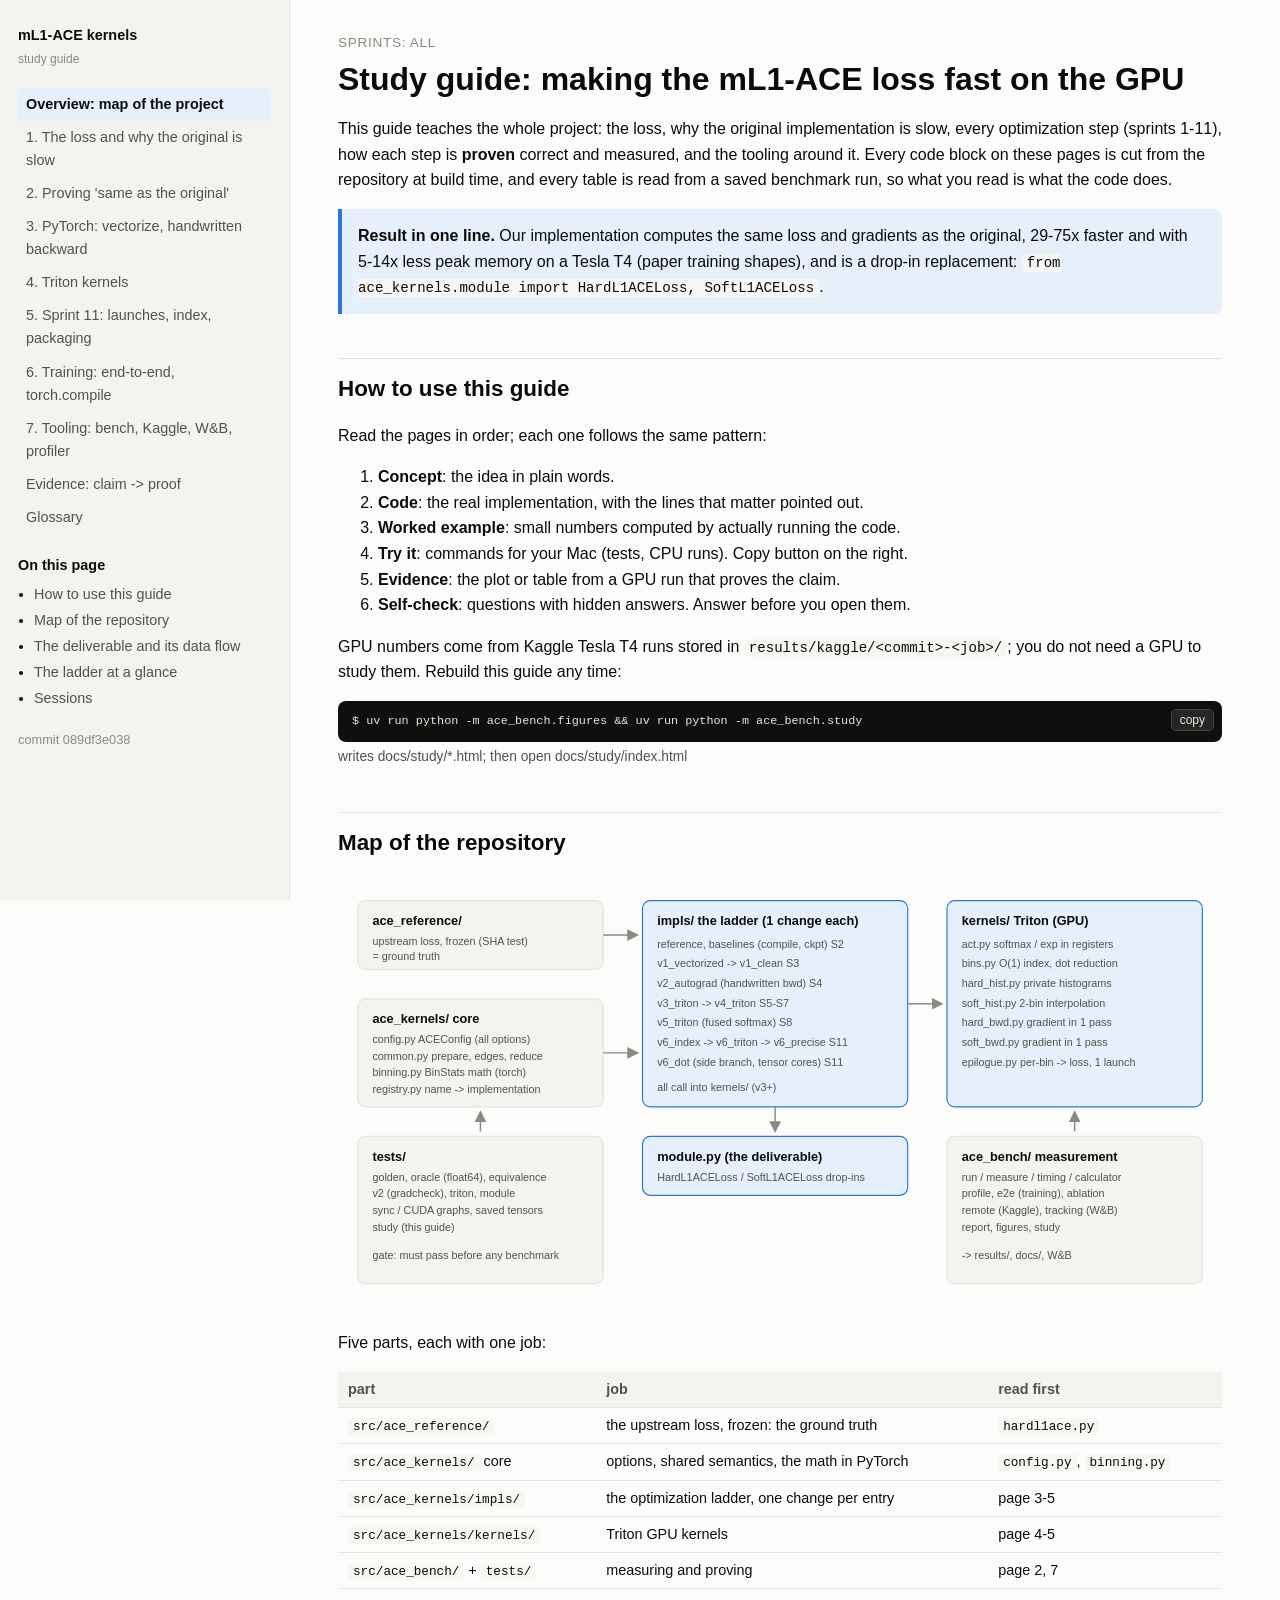
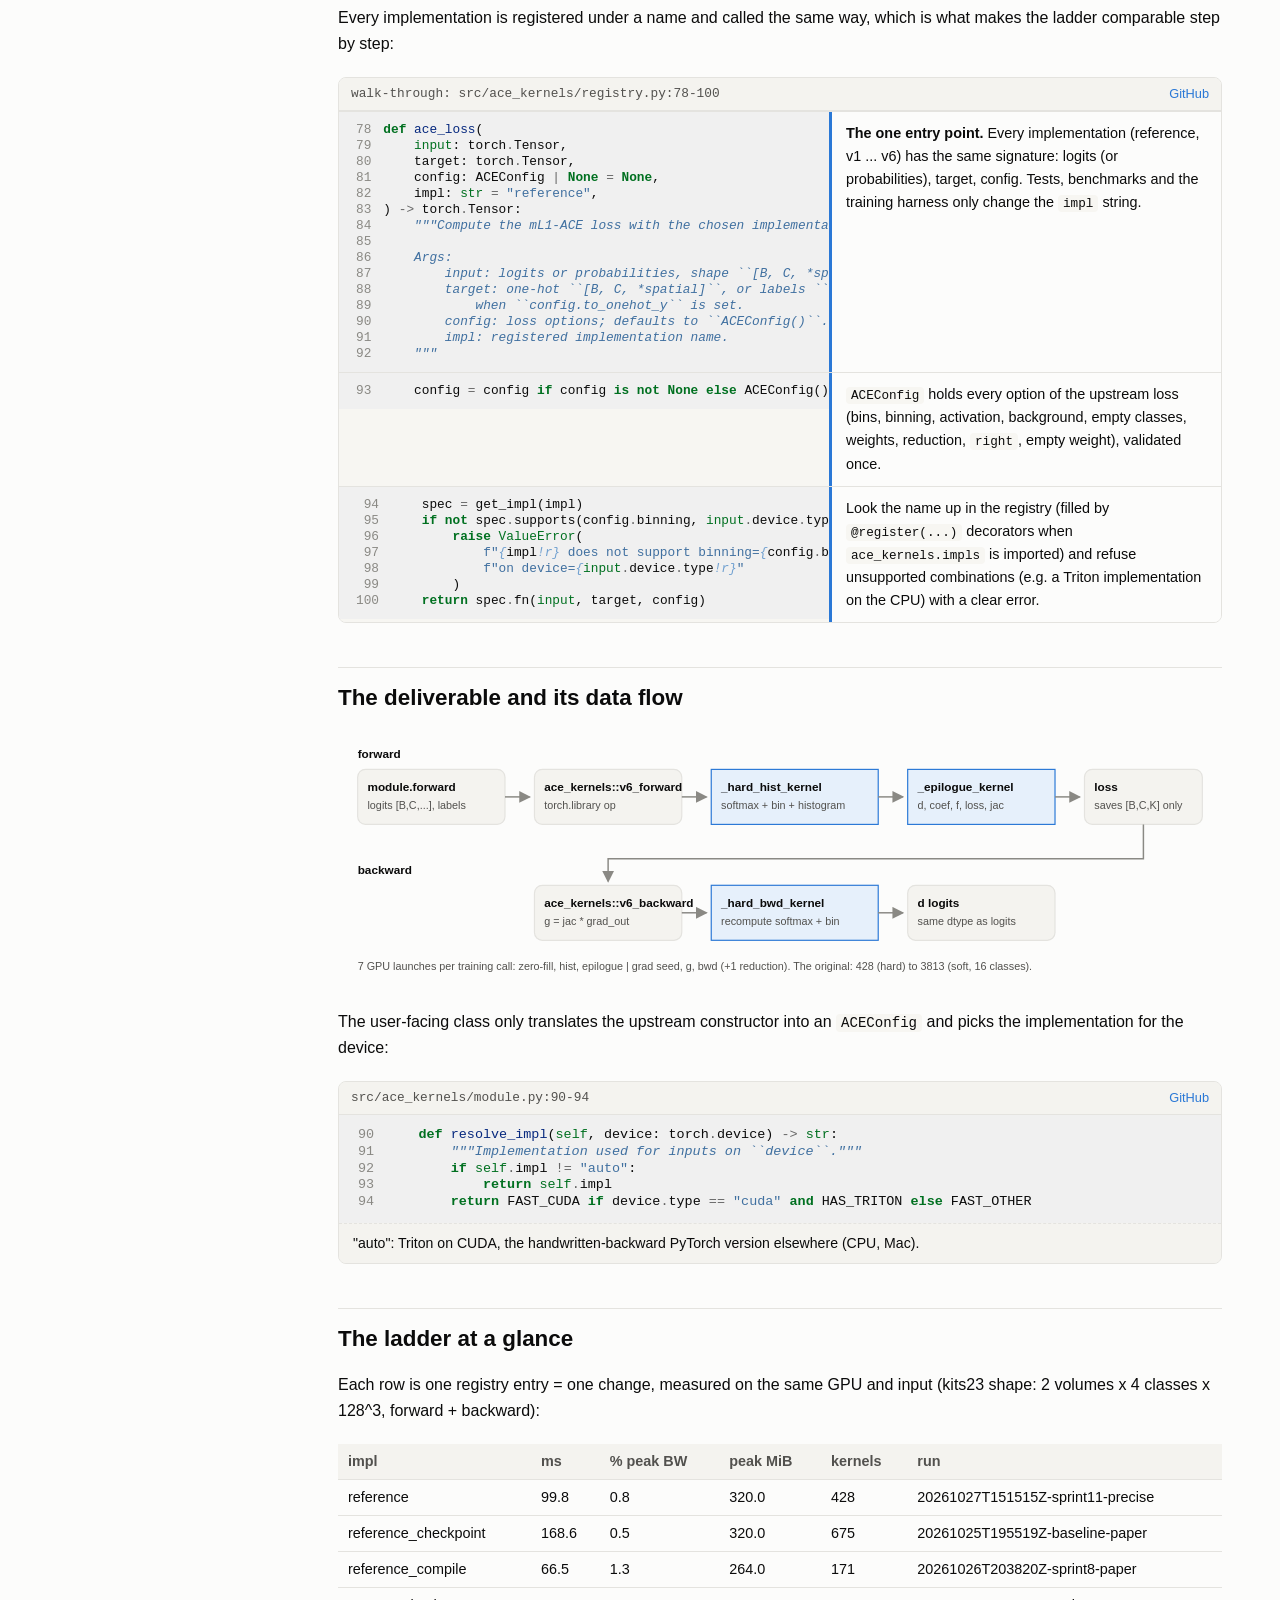
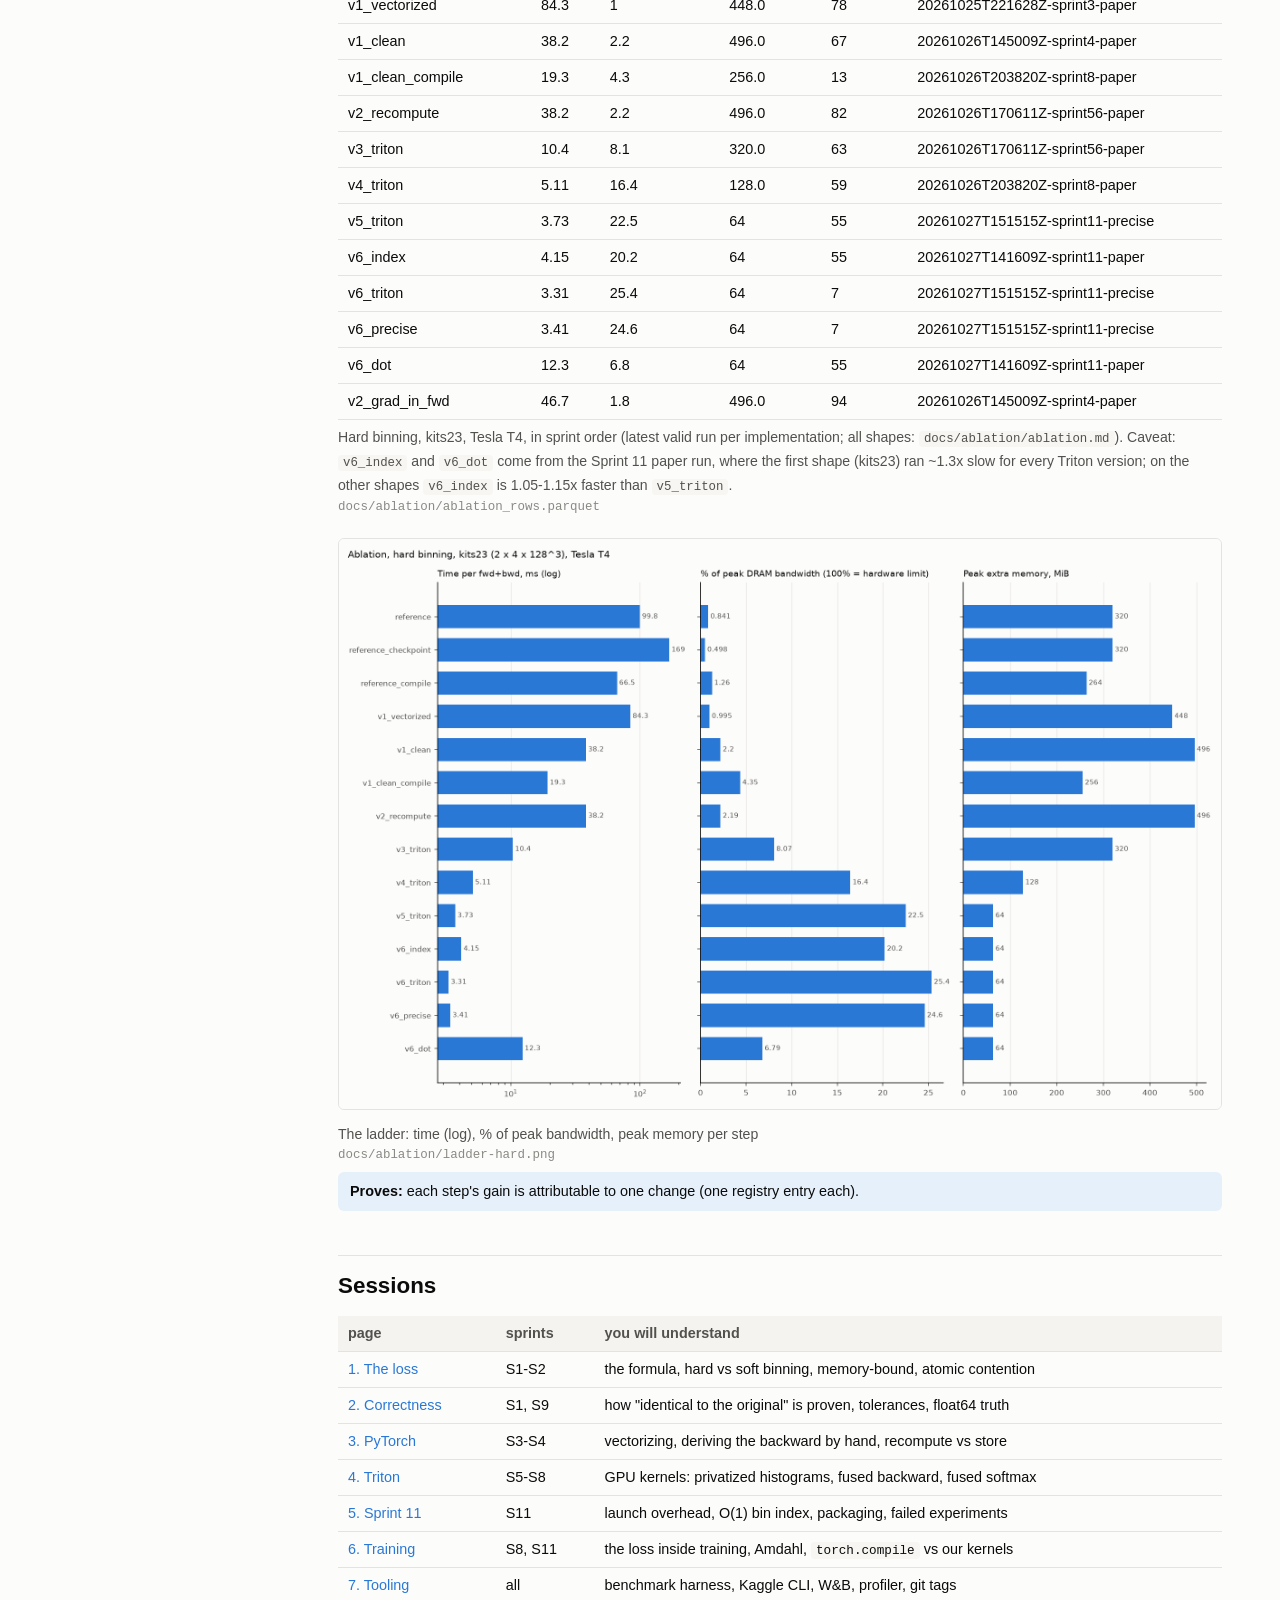
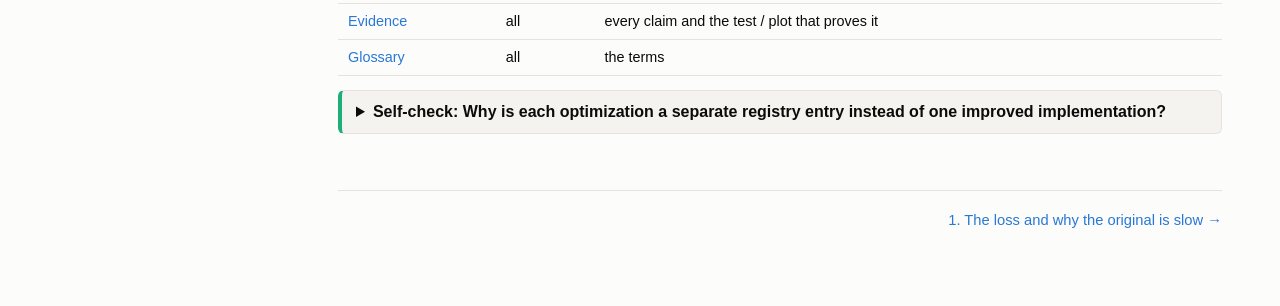
==== commit 1ae681f1: "Study guide: line-by-line code walk-throughs on every page ::walk directive: an excerpt split at anc" ====
--- a/docs/study/index.html
+++ b/docs/study/index.html
@@ -8,7 +8,7 @@
 <aside class="side"><a class="brand" href="index.html">mL1-ACE kernels<br>
 <small>study guide</small></a><ol class="pages"><li class="current"><a href="index.html">Overview: map of the project</a></li><li class=""><a href="01-loss.html">1. The loss and why the original is slow</a></li><li class=""><a href="02-correctness.html">2. Proving &#x27;same as the original&#x27;</a></li><li class=""><a href="03-pytorch.html">3. PyTorch: vectorize, handwritten backward</a></li><li class=""><a href="04-triton.html">4. Triton kernels</a></li><li class=""><a href="05-sprint11.html">5. Sprint 11: launches, index, packaging</a></li><li class=""><a href="06-training.html">6. Training: end-to-end, torch.compile</a></li><li class=""><a href="07-tooling.html">7. Tooling: bench, Kaggle, W&amp;B, profiler</a></li><li class=""><a href="evidence.html">Evidence: claim -&gt; proof</a></li><li class=""><a href="glossary.html">Glossary</a></li></ol>
 <div class="toc"><b>On this page</b><ul><li><a href="#how-to-use-this-guide">How to use this guide</a></li><li><a href="#map-of-the-repository">Map of the repository</a></li><li><a href="#the-deliverable-and-its-data-flow">The deliverable and its data flow</a></li><li><a href="#the-ladder-at-a-glance">The ladder at a glance</a></li><li><a href="#sessions">Sessions</a></li></ul></div>
-<p class="meta">commit b407b4727f</p></aside>
+<p class="meta">commit 089df3e038</p></aside>
 <main><p class="sprints">Sprints: all</p><h1 id="study-guide-making-the-ml1-ace-loss-fast-on-the-gpu">Study guide: making the mL1-ACE loss fast on the GPU</h1>
 <p>This guide teaches the whole project: the loss, why the original implementation is
 slow, every optimization step (sprints 1-11), how each step is <strong>proven</strong> correct and
@@ -93,23 +93,25 @@
 </table>
 <p>Every implementation is registered under a name and called the same way, which is
 what makes the ladder comparable step by step:</p>
-<figure class="code"><div class="code-head"><span class="path">src/ace_kernels/registry.py:78-100</span><a href="https://github.com/kapitan05/ace-kernels/blob/b407b4727fb5e70160d718f64cf7debc8ea716c3/src/ace_kernels/registry.py#L78-L100" target="_blank" rel="noopener">GitHub</a></div><div class="highlight"><pre><span></span><span class="linenos"> 78</span><span class="k">def</span><span class="w"> </span><span class="nf">ace_loss</span><span class="p">(</span>
-<span class="linenos"> 79</span>    <span class="nb">input</span><span class="p">:</span> <span class="n">torch</span><span class="o">.</span><span class="n">Tensor</span><span class="p">,</span>
-<span class="linenos"> 80</span>    <span class="n">target</span><span class="p">:</span> <span class="n">torch</span><span class="o">.</span><span class="n">Tensor</span><span class="p">,</span>
-<span class="linenos"> 81</span>    <span class="n">config</span><span class="p">:</span> <span class="n">ACEConfig</span> <span class="o">|</span> <span class="kc">None</span> <span class="o">=</span> <span class="kc">None</span><span class="p">,</span>
-<span class="linenos"> 82</span>    <span class="n">impl</span><span class="p">:</span> <span class="nb">str</span> <span class="o">=</span> <span class="s2">"reference"</span><span class="p">,</span>
-<span class="linenos"> 83</span><span class="p">)</span> <span class="o">-&gt;</span> <span class="n">torch</span><span class="o">.</span><span class="n">Tensor</span><span class="p">:</span>
-<span class="linenos"> 84</span><span class="w">    </span><span class="sd">"""Compute the mL1-ACE loss with the chosen implementation.</span>
-<span class="linenos"> 85</span>
-<span class="linenos"> 86</span><span class="sd">    Args:</span>
-<span class="linenos"> 87</span><span class="sd">        input: logits or probabilities, shape ``[B, C, *spatial]``.</span>
-<span class="linenos"> 88</span><span class="sd">        target: one-hot ``[B, C, *spatial]``, or labels ``[B, 1, *spatial]``</span>
-<span class="linenos"> 89</span><span class="sd">            when ``config.to_onehot_y`` is set.</span>
-<span class="linenos"> 90</span><span class="sd">        config: loss options; defaults to ``ACEConfig()``.</span>
-<span class="linenos"> 91</span><span class="sd">        impl: registered implementation name.</span>
-<span class="linenos"> 92</span><span class="sd">    """</span>
-<span class="linenos"> 93</span>    <span class="n">config</span> <span class="o">=</span> <span class="n">config</span> <span class="k">if</span> <span class="n">config</span> <span class="ow">is</span> <span class="ow">not</span> <span class="kc">None</span> <span class="k">else</span> <span class="n">ACEConfig</span><span class="p">()</span>
-<span class="linenos"> 94</span>    <span class="n">spec</span> <span class="o">=</span> <span class="n">get_impl</span><span class="p">(</span><span class="n">impl</span><span class="p">)</span>
+<figure class="walk"><div class="code-head"><span class="path">walk-through: src/ace_kernels/registry.py:78-100</span><a href="https://github.com/kapitan05/ace-kernels/blob/089df3e03805da8196e93d3acba6b27bcfe9ac58/src/ace_kernels/registry.py#L78-L100" target="_blank" rel="noopener">GitHub</a></div><div class="step"><div class="step-code"><div class="highlight"><pre><span></span><span class="linenos">78</span><span class="k">def</span><span class="w"> </span><span class="nf">ace_loss</span><span class="p">(</span>
+<span class="linenos">79</span>    <span class="nb">input</span><span class="p">:</span> <span class="n">torch</span><span class="o">.</span><span class="n">Tensor</span><span class="p">,</span>
+<span class="linenos">80</span>    <span class="n">target</span><span class="p">:</span> <span class="n">torch</span><span class="o">.</span><span class="n">Tensor</span><span class="p">,</span>
+<span class="linenos">81</span>    <span class="n">config</span><span class="p">:</span> <span class="n">ACEConfig</span> <span class="o">|</span> <span class="kc">None</span> <span class="o">=</span> <span class="kc">None</span><span class="p">,</span>
+<span class="linenos">82</span>    <span class="n">impl</span><span class="p">:</span> <span class="nb">str</span> <span class="o">=</span> <span class="s2">"reference"</span><span class="p">,</span>
+<span class="linenos">83</span><span class="p">)</span> <span class="o">-&gt;</span> <span class="n">torch</span><span class="o">.</span><span class="n">Tensor</span><span class="p">:</span>
+<span class="linenos">84</span><span class="w">    </span><span class="sd">"""Compute the mL1-ACE loss with the chosen implementation.</span>
+<span class="linenos">85</span>
+<span class="linenos">86</span><span class="sd">    Args:</span>
+<span class="linenos">87</span><span class="sd">        input: logits or probabilities, shape ``[B, C, *spatial]``.</span>
+<span class="linenos">88</span><span class="sd">        target: one-hot ``[B, C, *spatial]``, or labels ``[B, 1, *spatial]``</span>
+<span class="linenos">89</span><span class="sd">            when ``config.to_onehot_y`` is set.</span>
+<span class="linenos">90</span><span class="sd">        config: loss options; defaults to ``ACEConfig()``.</span>
+<span class="linenos">91</span><span class="sd">        impl: registered implementation name.</span>
+<span class="linenos">92</span><span class="sd">    """</span>
+</pre></div>
+</div><div class="step-note"><p><strong>The one entry point.</strong> Every implementation (reference, v1 ... v6) has the same signature: logits (or probabilities), target, config. Tests, benchmarks and the training harness only change the <code>impl</code> string.</p></div></div><div class="step"><div class="step-code"><div class="highlight"><pre><span></span><span class="linenos">93</span>    <span class="n">config</span> <span class="o">=</span> <span class="n">config</span> <span class="k">if</span> <span class="n">config</span> <span class="ow">is</span> <span class="ow">not</span> <span class="kc">None</span> <span class="k">else</span> <span class="n">ACEConfig</span><span class="p">()</span>
+</pre></div>
+</div><div class="step-note"><p><code>ACEConfig</code> holds every option of the upstream loss (bins, binning, activation, background, empty classes, weights, reduction, <code>right</code>, empty weight), validated once.</p></div></div><div class="step"><div class="step-code"><div class="highlight"><pre><span></span><span class="linenos"> 94</span>    <span class="n">spec</span> <span class="o">=</span> <span class="n">get_impl</span><span class="p">(</span><span class="n">impl</span><span class="p">)</span>
 <span class="linenos"> 95</span>    <span class="k">if</span> <span class="ow">not</span> <span class="n">spec</span><span class="o">.</span><span class="n">supports</span><span class="p">(</span><span class="n">config</span><span class="o">.</span><span class="n">binning</span><span class="p">,</span> <span class="nb">input</span><span class="o">.</span><span class="n">device</span><span class="o">.</span><span class="n">type</span><span class="p">):</span>
 <span class="linenos"> 96</span>        <span class="k">raise</span> <span class="ne">ValueError</span><span class="p">(</span>
 <span class="linenos"> 97</span>            <span class="sa">f</span><span class="s2">"</span><span class="si">{</span><span class="n">impl</span><span class="si">!r}</span><span class="s2"> does not support binning=</span><span class="si">{</span><span class="n">config</span><span class="o">.</span><span class="n">binning</span><span class="si">!r}</span><span class="s2"> "</span>
@@ -117,7 +119,7 @@
 <span class="linenos"> 99</span>        <span class="p">)</span>
 <span class="linenos">100</span>    <span class="k">return</span> <span class="n">spec</span><span class="o">.</span><span class="n">fn</span><span class="p">(</span><span class="nb">input</span><span class="p">,</span> <span class="n">target</span><span class="p">,</span> <span class="n">config</span><span class="p">)</span>
 </pre></div>
-<p class="code-note">One entry point for all implementations: same inputs, same config, only <code>impl</code> changes. Tests and benchmarks loop over the registry.</p></figure>
+</div><div class="step-note"><p>Look the name up in the registry (filled by <code>@register(...)</code> decorators when <code>ace_kernels.impls</code> is imported) and refuse unsupported combinations (e.g. a Triton implementation on the CPU) with a clear error.</p></div></div></figure>
 <h2 id="the-deliverable-and-its-data-flow">The deliverable and its data flow</h2>
 <figure class="diagram"><svg viewBox="0 0 900 250" xmlns="http://www.w3.org/2000/svg" font-family="-apple-system, Segoe UI, sans-serif" font-size="12" role="img" aria-label="Data flow of the deliverable: forward and backward kernels">
 <style>.b{fill:var(--surface);stroke:var(--line);stroke-width:1.2}.k{fill:var(--accent-soft);stroke:var(--accent);stroke-width:1.2}.h{fill:var(--ink);font-weight:700}.s{fill:var(--ink-2);font-size:11px}.a{stroke:var(--muted);stroke-width:1.5;fill:none;marker-end:url(#ar3)}</style>
@@ -138,7 +140,7 @@
 </figure>
 <p>The user-facing class only translates the upstream constructor into an <code>ACEConfig</code>
 and picks the implementation for the device:</p>
-<figure class="code"><div class="code-head"><span class="path">src/ace_kernels/module.py:90-94</span><a href="https://github.com/kapitan05/ace-kernels/blob/b407b4727fb5e70160d718f64cf7debc8ea716c3/src/ace_kernels/module.py#L90-L94" target="_blank" rel="noopener">GitHub</a></div><div class="highlight"><pre><span></span><span class="linenos">90</span>    <span class="k">def</span><span class="w"> </span><span class="nf">resolve_impl</span><span class="p">(</span><span class="bp">self</span><span class="p">,</span> <span class="n">device</span><span class="p">:</span> <span class="n">torch</span><span class="o">.</span><span class="n">device</span><span class="p">)</span> <span class="o">-&gt;</span> <span class="nb">str</span><span class="p">:</span>
+<figure class="code"><div class="code-head"><span class="path">src/ace_kernels/module.py:90-94</span><a href="https://github.com/kapitan05/ace-kernels/blob/089df3e03805da8196e93d3acba6b27bcfe9ac58/src/ace_kernels/module.py#L90-L94" target="_blank" rel="noopener">GitHub</a></div><div class="highlight"><pre><span></span><span class="linenos">90</span>    <span class="k">def</span><span class="w"> </span><span class="nf">resolve_impl</span><span class="p">(</span><span class="bp">self</span><span class="p">,</span> <span class="n">device</span><span class="p">:</span> <span class="n">torch</span><span class="o">.</span><span class="n">device</span><span class="p">)</span> <span class="o">-&gt;</span> <span class="nb">str</span><span class="p">:</span>
 <span class="linenos">91</span><span class="w">        </span><span class="sd">"""Implementation used for inputs on ``device``."""</span>
 <span class="linenos">92</span>        <span class="k">if</span> <span class="bp">self</span><span class="o">.</span><span class="n">impl</span> <span class="o">!=</span> <span class="s2">"auto"</span><span class="p">:</span>
 <span class="linenos">93</span>            <span class="k">return</span> <span class="bp">self</span><span class="o">.</span><span class="n">impl</span>
--- a/docs/study/assets/style.css
+++ b/docs/study/assets/style.css
@@ -93,3 +93,19 @@
   .toc { display: none; }
   main { padding: 20px 16px 60px; }
 }
+figure.walk { border: 1px solid var(--line); border-radius: 8px; overflow: hidden; }
+.step { display: grid; grid-template-columns: minmax(0, 1.25fr) minmax(0, 1fr);
+  border-top: 1px solid var(--line); }
+.step:first-of-type { border-top: 0; }
+.step-code { background: var(--code-bg); overflow-x: auto; }
+.step-code .highlight, .step-code pre { margin: 0; }
+.step-code pre { padding: 10px 12px; font-size: .8rem; background: transparent; }
+.step-note { padding: 10px 14px; font-size: .9rem; border-left: 3px solid var(--accent);
+  background: var(--bg); }
+.step-note p { margin: 0 0 8px; }
+.step-note p:last-child { margin-bottom: 0; }
+.step-note ul { margin: 4px 0; padding-left: 18px; }
+@media (max-width: 1100px) {
+  .step { grid-template-columns: 1fr; }
+  .step-note { border-left: 0; border-top: 2px solid var(--accent); }
+}
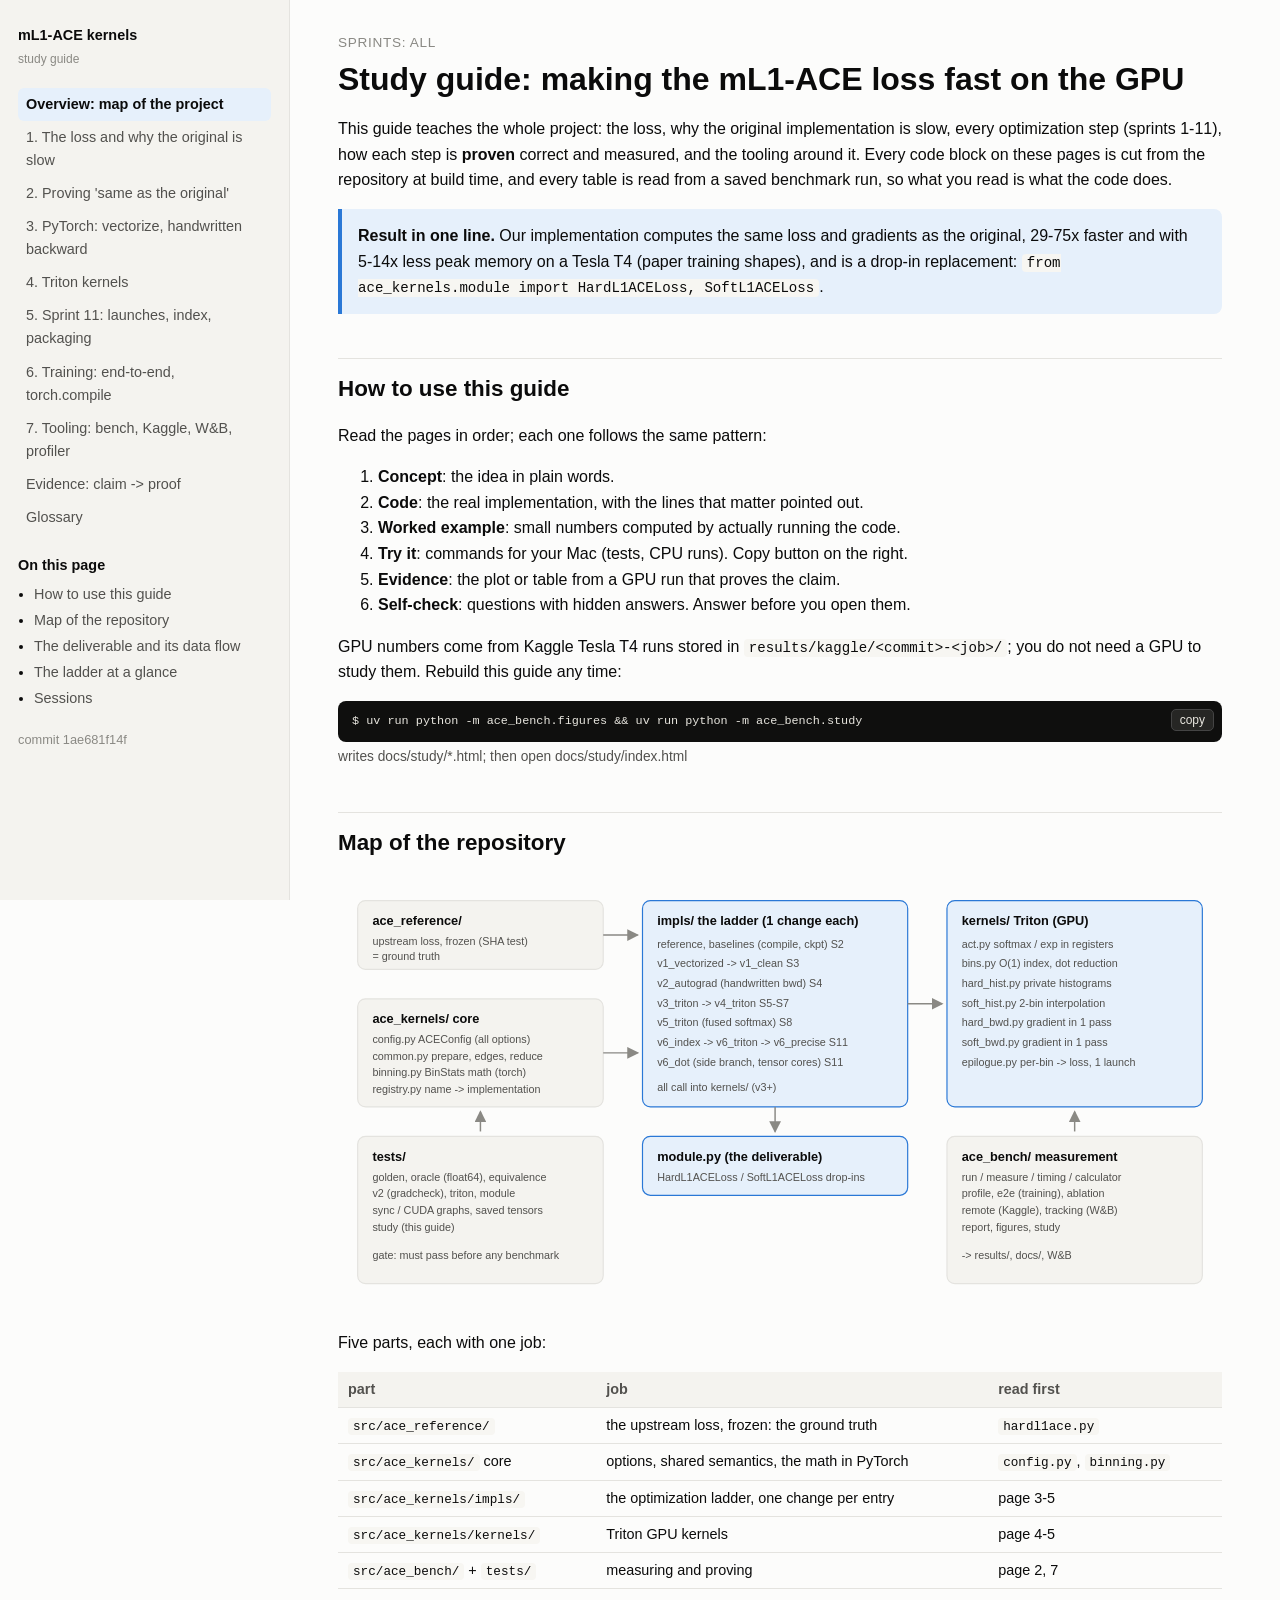
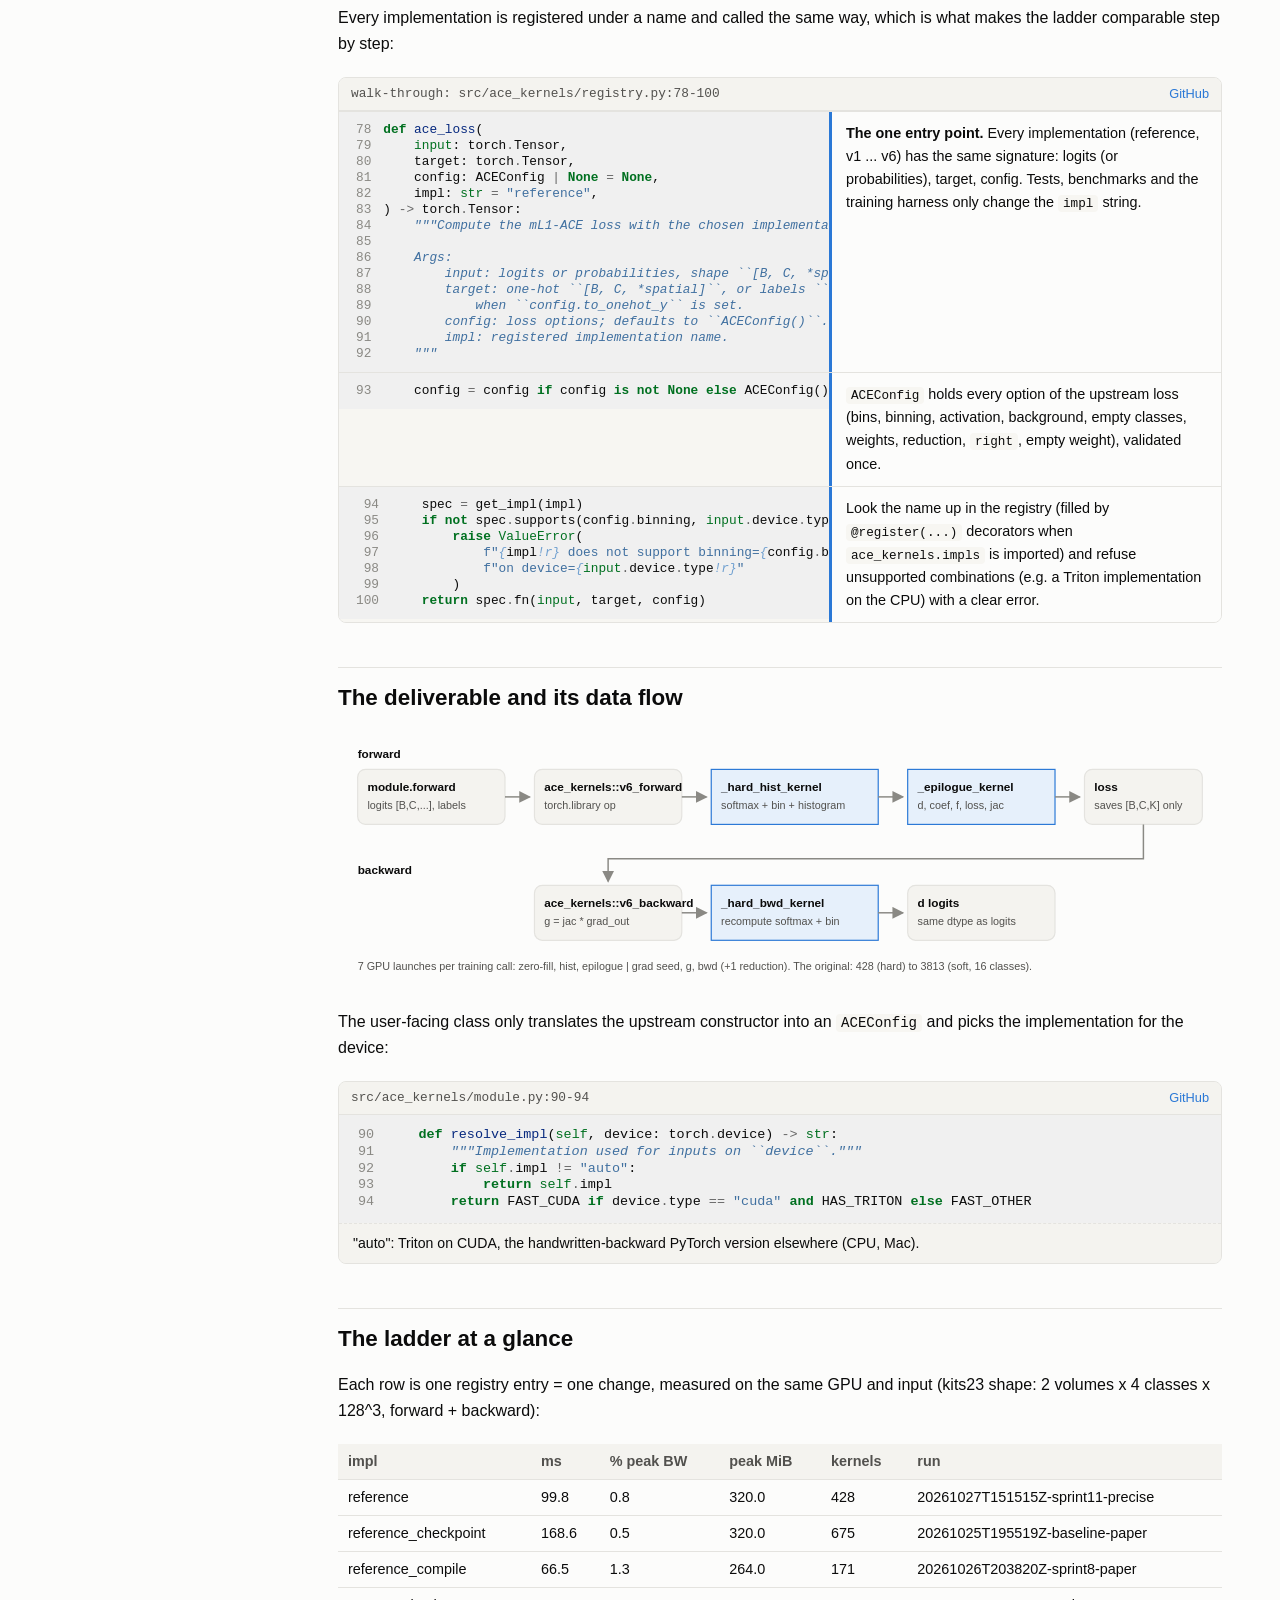
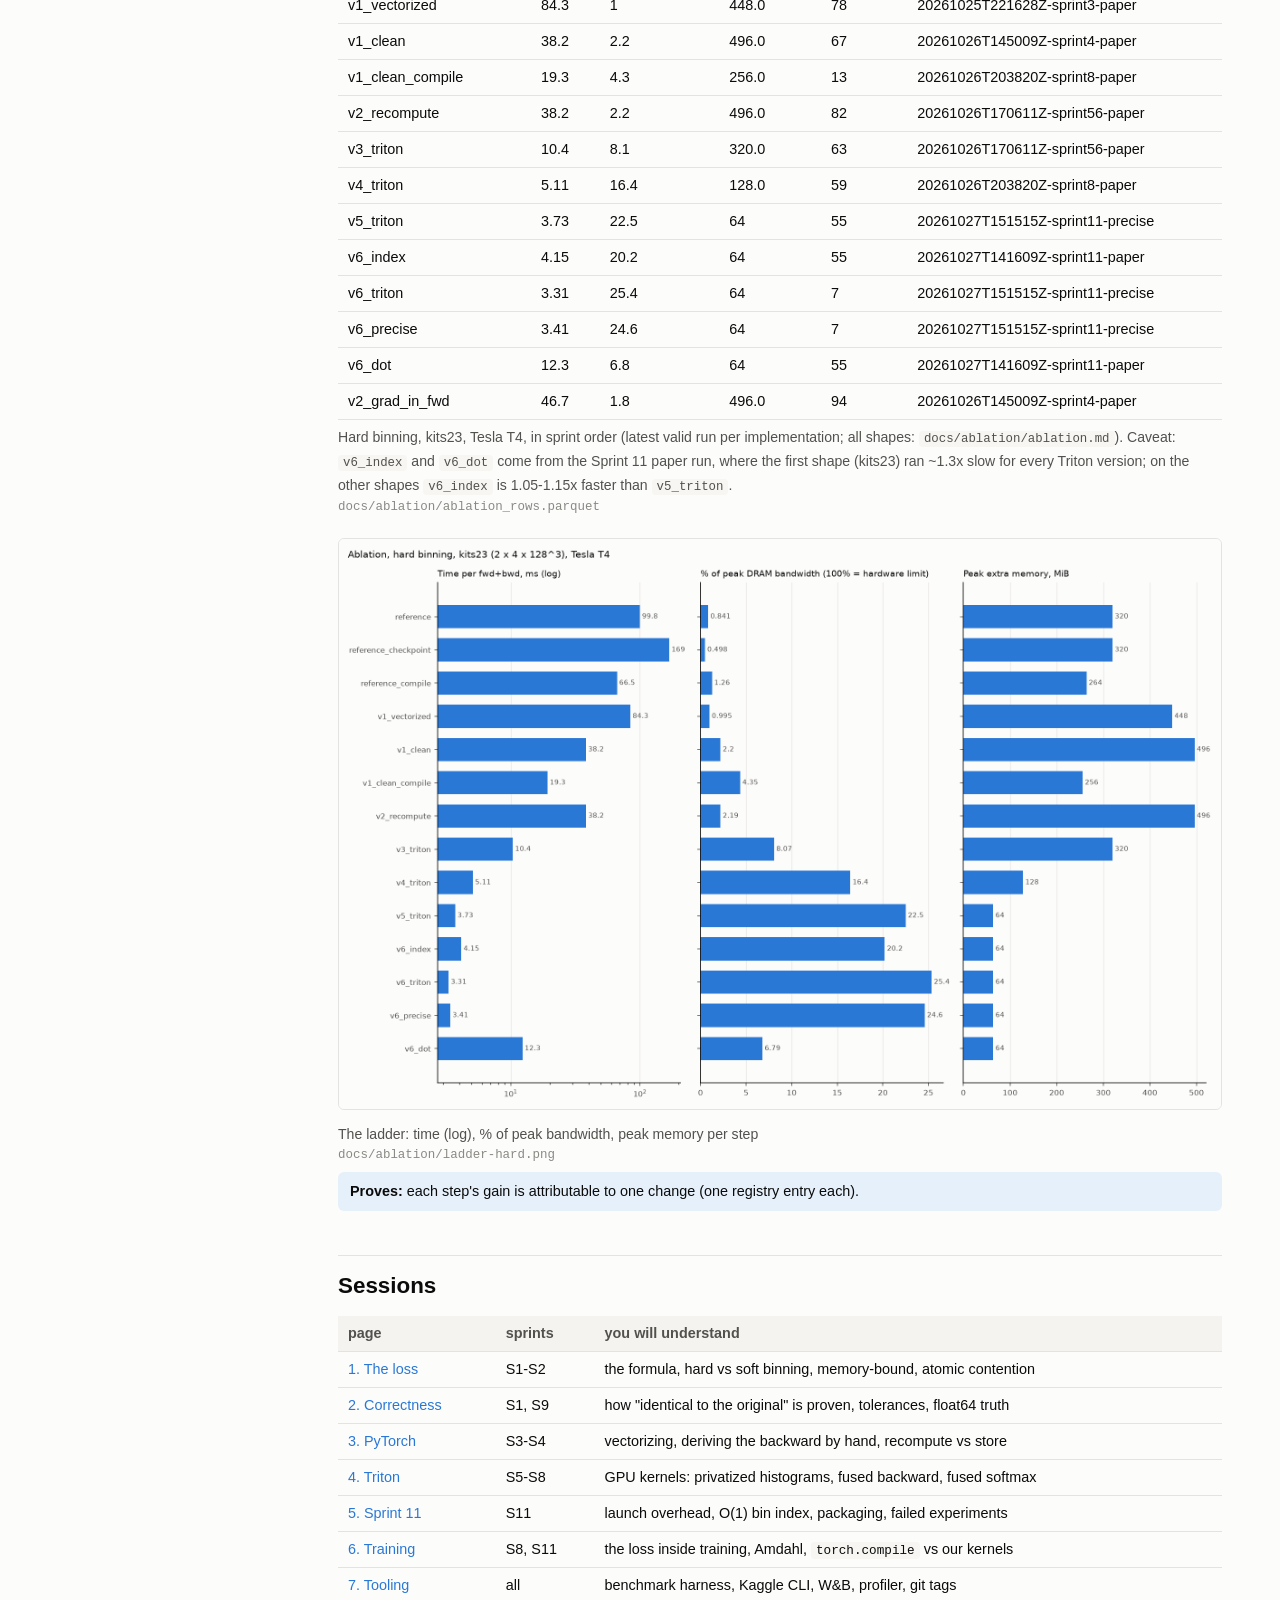
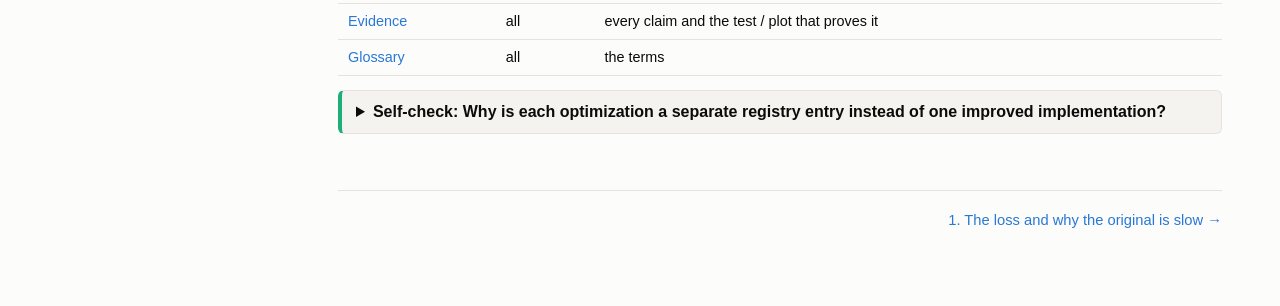
==== commit 96c4d741: "Study guide p.1: GPU- vs launch- vs sync-bound diagnosis with evidence Four tests from saved runs: l" ====
--- a/docs/study/index.html
+++ b/docs/study/index.html
@@ -8,7 +8,7 @@
 <aside class="side"><a class="brand" href="index.html">mL1-ACE kernels<br>
 <small>study guide</small></a><ol class="pages"><li class="current"><a href="index.html">Overview: map of the project</a></li><li class=""><a href="01-loss.html">1. The loss and why the original is slow</a></li><li class=""><a href="02-correctness.html">2. Proving &#x27;same as the original&#x27;</a></li><li class=""><a href="03-pytorch.html">3. PyTorch: vectorize, handwritten backward</a></li><li class=""><a href="04-triton.html">4. Triton kernels</a></li><li class=""><a href="05-sprint11.html">5. Sprint 11: launches, index, packaging</a></li><li class=""><a href="06-training.html">6. Training: end-to-end, torch.compile</a></li><li class=""><a href="07-tooling.html">7. Tooling: bench, Kaggle, W&amp;B, profiler</a></li><li class=""><a href="evidence.html">Evidence: claim -&gt; proof</a></li><li class=""><a href="glossary.html">Glossary</a></li></ol>
 <div class="toc"><b>On this page</b><ul><li><a href="#how-to-use-this-guide">How to use this guide</a></li><li><a href="#map-of-the-repository">Map of the repository</a></li><li><a href="#the-deliverable-and-its-data-flow">The deliverable and its data flow</a></li><li><a href="#the-ladder-at-a-glance">The ladder at a glance</a></li><li><a href="#sessions">Sessions</a></li></ul></div>
-<p class="meta">commit 089df3e038</p></aside>
+<p class="meta">commit 1ae681f14f</p></aside>
 <main><p class="sprints">Sprints: all</p><h1 id="study-guide-making-the-ml1-ace-loss-fast-on-the-gpu">Study guide: making the mL1-ACE loss fast on the GPU</h1>
 <p>This guide teaches the whole project: the loss, why the original implementation is
 slow, every optimization step (sprints 1-11), how each step is <strong>proven</strong> correct and
@@ -93,7 +93,7 @@
 </table>
 <p>Every implementation is registered under a name and called the same way, which is
 what makes the ladder comparable step by step:</p>
-<figure class="walk"><div class="code-head"><span class="path">walk-through: src/ace_kernels/registry.py:78-100</span><a href="https://github.com/kapitan05/ace-kernels/blob/089df3e03805da8196e93d3acba6b27bcfe9ac58/src/ace_kernels/registry.py#L78-L100" target="_blank" rel="noopener">GitHub</a></div><div class="step"><div class="step-code"><div class="highlight"><pre><span></span><span class="linenos">78</span><span class="k">def</span><span class="w"> </span><span class="nf">ace_loss</span><span class="p">(</span>
+<figure class="walk"><div class="code-head"><span class="path">walk-through: src/ace_kernels/registry.py:78-100</span><a href="https://github.com/kapitan05/ace-kernels/blob/1ae681f14fba3a99015fbf64bfc5158a585fdc97/src/ace_kernels/registry.py#L78-L100" target="_blank" rel="noopener">GitHub</a></div><div class="step"><div class="step-code"><div class="highlight"><pre><span></span><span class="linenos">78</span><span class="k">def</span><span class="w"> </span><span class="nf">ace_loss</span><span class="p">(</span>
 <span class="linenos">79</span>    <span class="nb">input</span><span class="p">:</span> <span class="n">torch</span><span class="o">.</span><span class="n">Tensor</span><span class="p">,</span>
 <span class="linenos">80</span>    <span class="n">target</span><span class="p">:</span> <span class="n">torch</span><span class="o">.</span><span class="n">Tensor</span><span class="p">,</span>
 <span class="linenos">81</span>    <span class="n">config</span><span class="p">:</span> <span class="n">ACEConfig</span> <span class="o">|</span> <span class="kc">None</span> <span class="o">=</span> <span class="kc">None</span><span class="p">,</span>
@@ -140,7 +140,7 @@
 </figure>
 <p>The user-facing class only translates the upstream constructor into an <code>ACEConfig</code>
 and picks the implementation for the device:</p>
-<figure class="code"><div class="code-head"><span class="path">src/ace_kernels/module.py:90-94</span><a href="https://github.com/kapitan05/ace-kernels/blob/089df3e03805da8196e93d3acba6b27bcfe9ac58/src/ace_kernels/module.py#L90-L94" target="_blank" rel="noopener">GitHub</a></div><div class="highlight"><pre><span></span><span class="linenos">90</span>    <span class="k">def</span><span class="w"> </span><span class="nf">resolve_impl</span><span class="p">(</span><span class="bp">self</span><span class="p">,</span> <span class="n">device</span><span class="p">:</span> <span class="n">torch</span><span class="o">.</span><span class="n">device</span><span class="p">)</span> <span class="o">-&gt;</span> <span class="nb">str</span><span class="p">:</span>
+<figure class="code"><div class="code-head"><span class="path">src/ace_kernels/module.py:90-94</span><a href="https://github.com/kapitan05/ace-kernels/blob/1ae681f14fba3a99015fbf64bfc5158a585fdc97/src/ace_kernels/module.py#L90-L94" target="_blank" rel="noopener">GitHub</a></div><div class="highlight"><pre><span></span><span class="linenos">90</span>    <span class="k">def</span><span class="w"> </span><span class="nf">resolve_impl</span><span class="p">(</span><span class="bp">self</span><span class="p">,</span> <span class="n">device</span><span class="p">:</span> <span class="n">torch</span><span class="o">.</span><span class="n">device</span><span class="p">)</span> <span class="o">-&gt;</span> <span class="nb">str</span><span class="p">:</span>
 <span class="linenos">91</span><span class="w">        </span><span class="sd">"""Implementation used for inputs on ``device``."""</span>
 <span class="linenos">92</span>        <span class="k">if</span> <span class="bp">self</span><span class="o">.</span><span class="n">impl</span> <span class="o">!=</span> <span class="s2">"auto"</span><span class="p">:</span>
 <span class="linenos">93</span>            <span class="k">return</span> <span class="bp">self</span><span class="o">.</span><span class="n">impl</span>
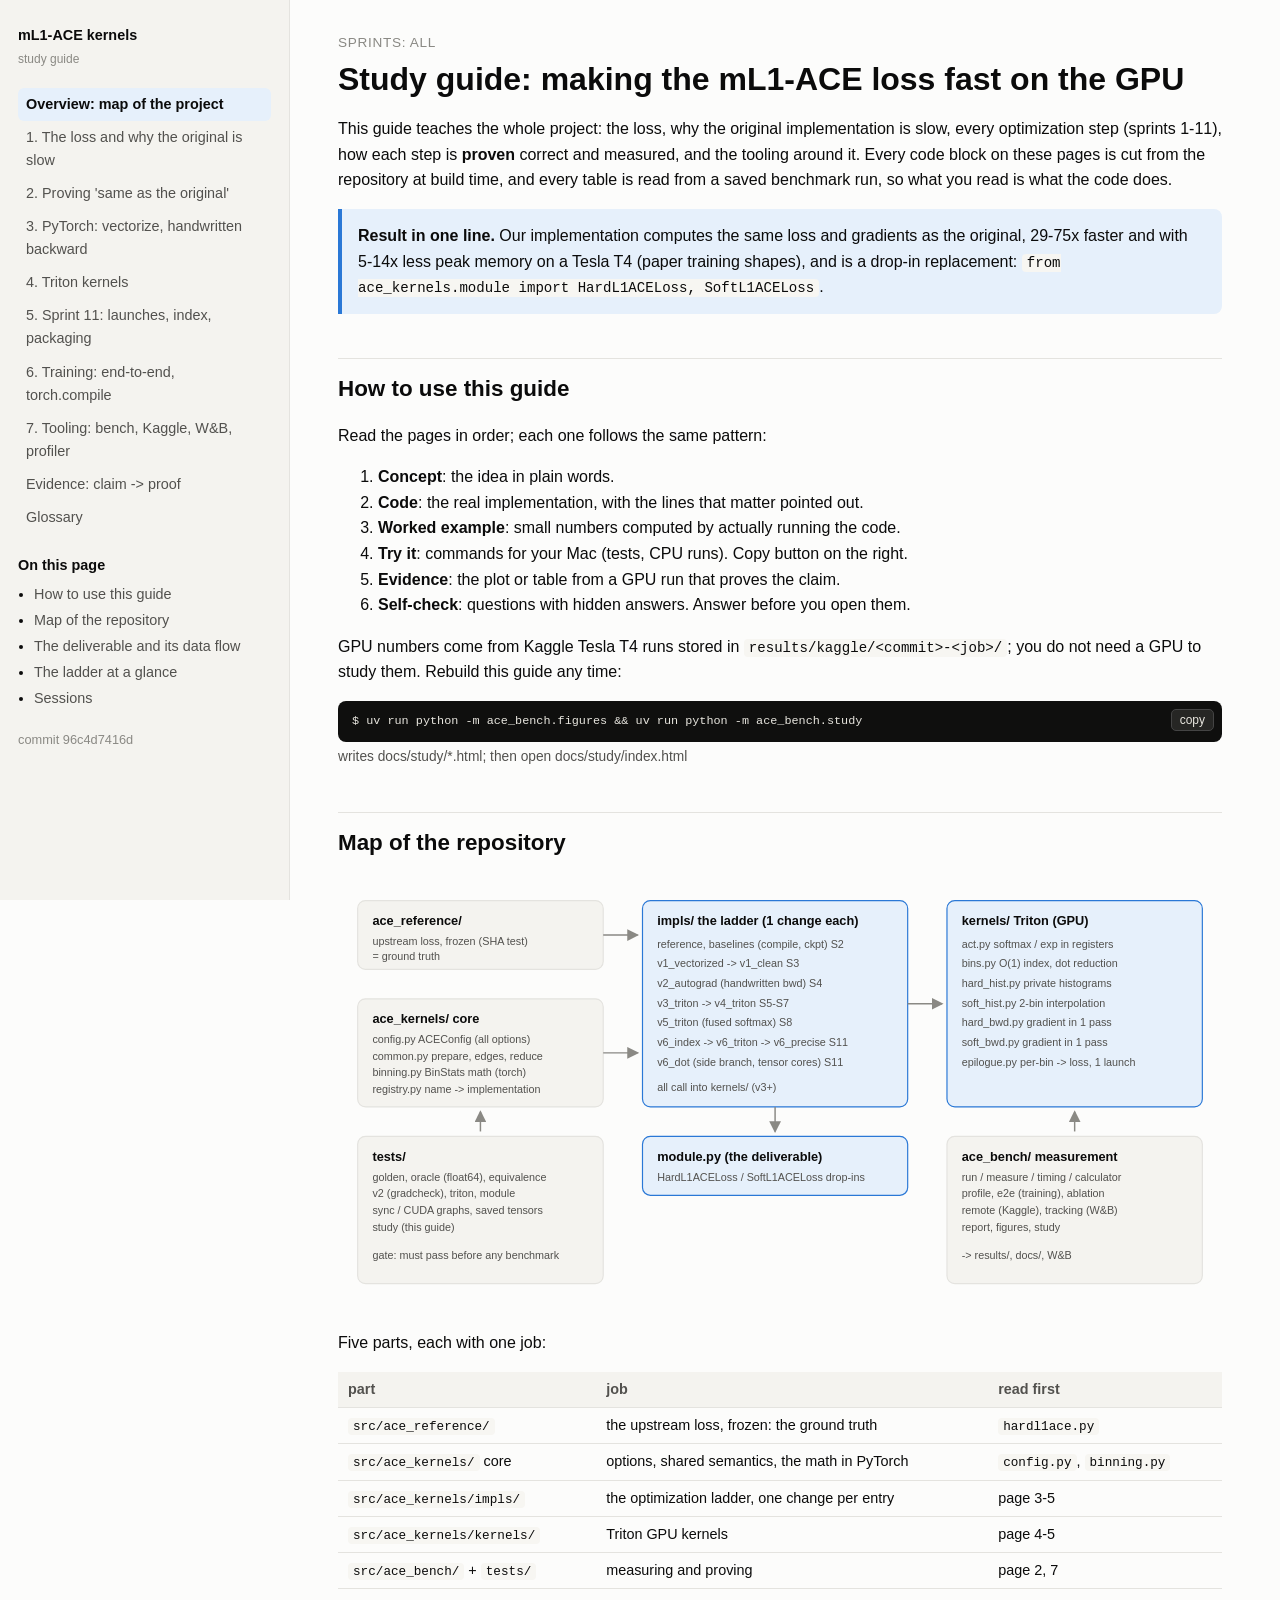
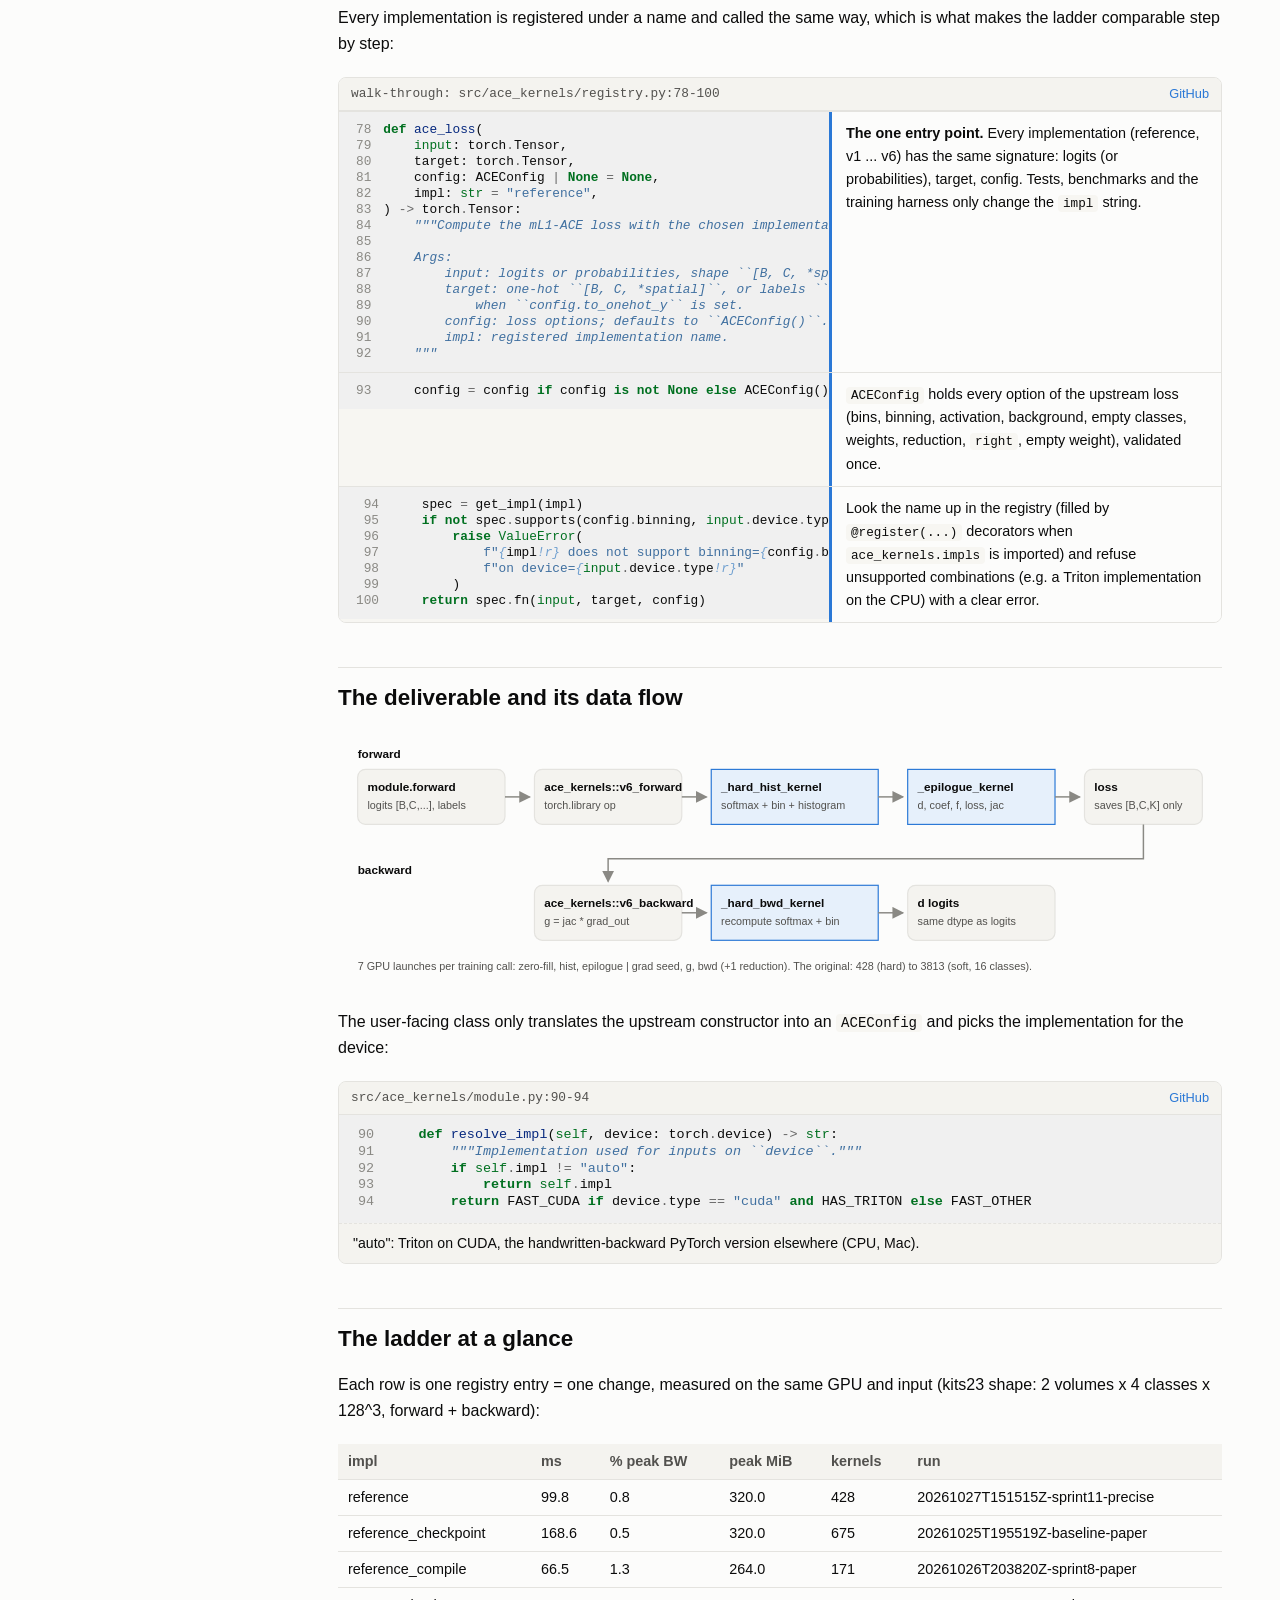
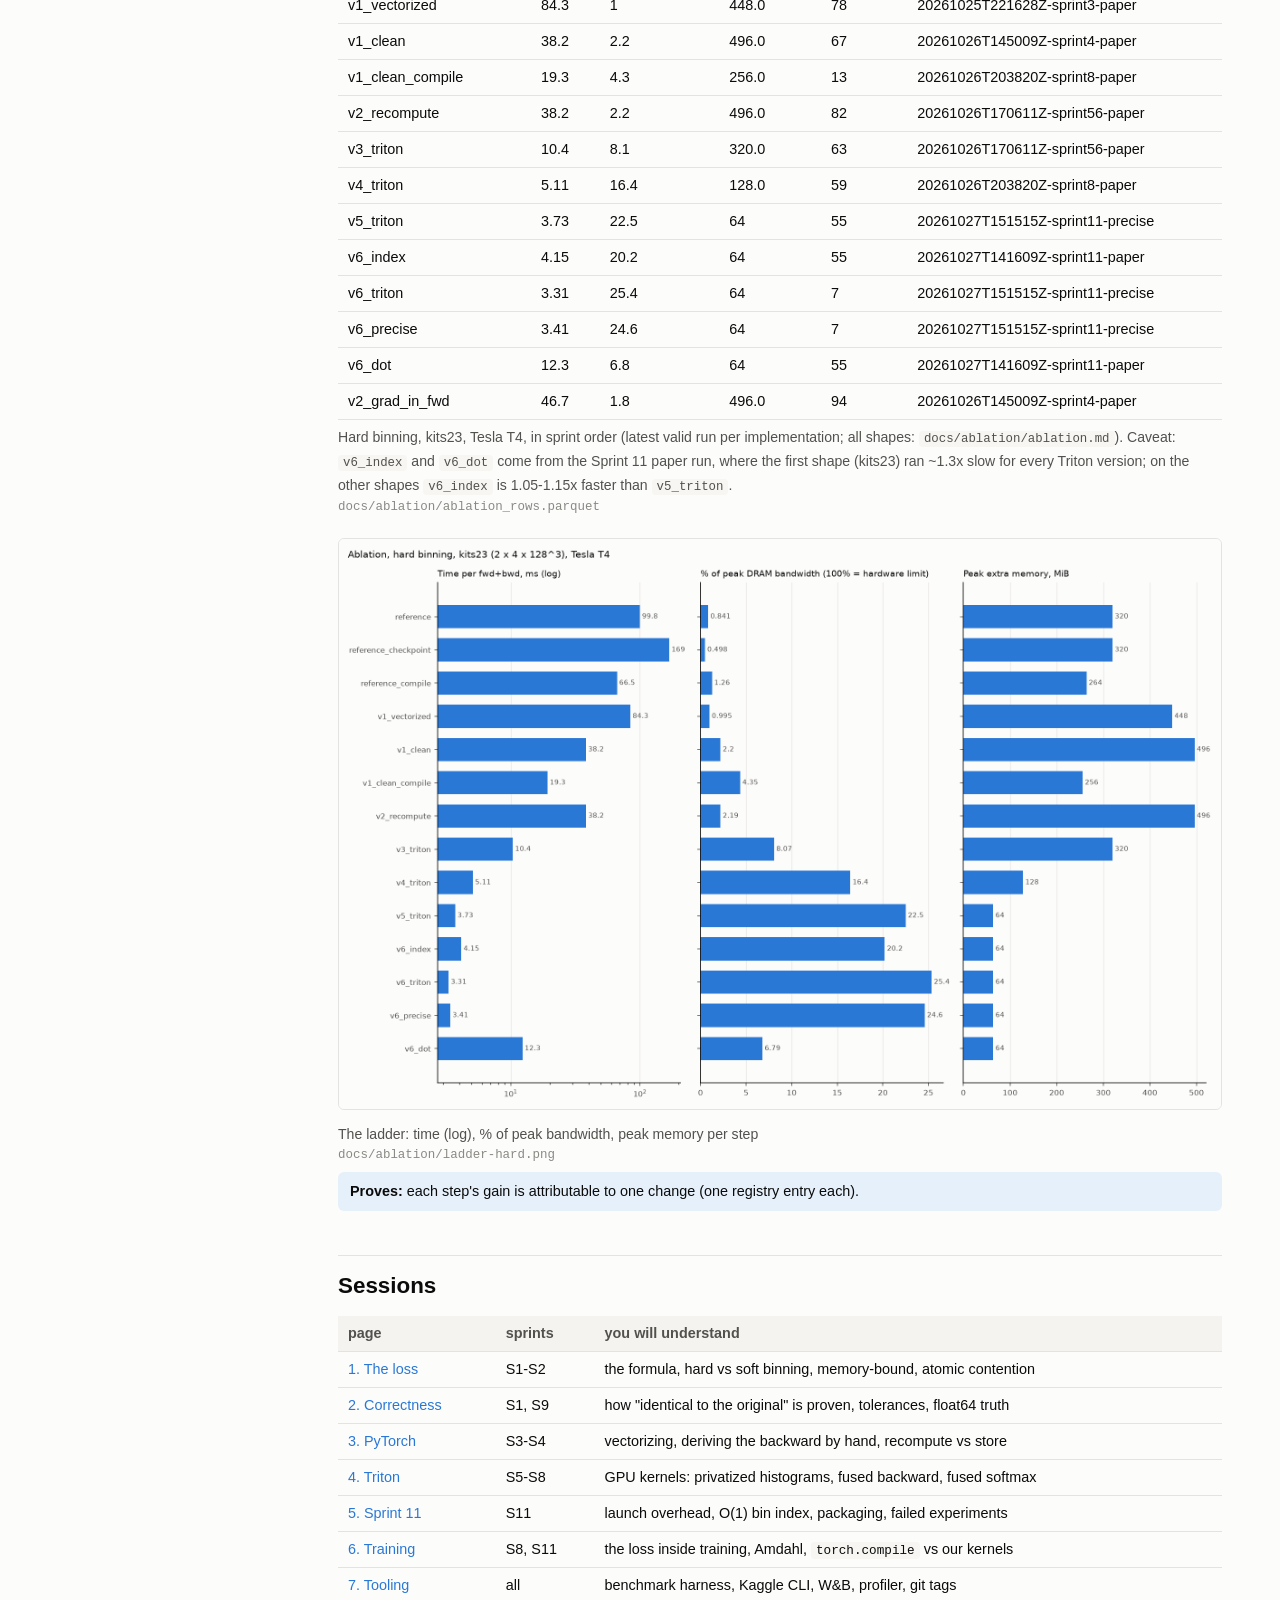
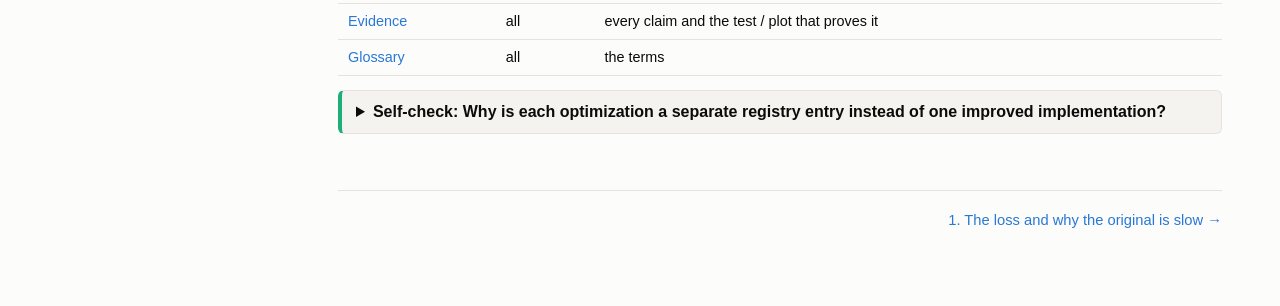
==== commit 4a25cf9a: "Study guide p.2: tolerances explained with mutants, why the reference is less accurate, measure.py w" ====
--- a/docs/study/index.html
+++ b/docs/study/index.html
@@ -8,7 +8,7 @@
 <aside class="side"><a class="brand" href="index.html">mL1-ACE kernels<br>
 <small>study guide</small></a><ol class="pages"><li class="current"><a href="index.html">Overview: map of the project</a></li><li class=""><a href="01-loss.html">1. The loss and why the original is slow</a></li><li class=""><a href="02-correctness.html">2. Proving &#x27;same as the original&#x27;</a></li><li class=""><a href="03-pytorch.html">3. PyTorch: vectorize, handwritten backward</a></li><li class=""><a href="04-triton.html">4. Triton kernels</a></li><li class=""><a href="05-sprint11.html">5. Sprint 11: launches, index, packaging</a></li><li class=""><a href="06-training.html">6. Training: end-to-end, torch.compile</a></li><li class=""><a href="07-tooling.html">7. Tooling: bench, Kaggle, W&amp;B, profiler</a></li><li class=""><a href="evidence.html">Evidence: claim -&gt; proof</a></li><li class=""><a href="glossary.html">Glossary</a></li></ol>
 <div class="toc"><b>On this page</b><ul><li><a href="#how-to-use-this-guide">How to use this guide</a></li><li><a href="#map-of-the-repository">Map of the repository</a></li><li><a href="#the-deliverable-and-its-data-flow">The deliverable and its data flow</a></li><li><a href="#the-ladder-at-a-glance">The ladder at a glance</a></li><li><a href="#sessions">Sessions</a></li></ul></div>
-<p class="meta">commit 1ae681f14f</p></aside>
+<p class="meta">commit 96c4d7416d</p></aside>
 <main><p class="sprints">Sprints: all</p><h1 id="study-guide-making-the-ml1-ace-loss-fast-on-the-gpu">Study guide: making the mL1-ACE loss fast on the GPU</h1>
 <p>This guide teaches the whole project: the loss, why the original implementation is
 slow, every optimization step (sprints 1-11), how each step is <strong>proven</strong> correct and
@@ -93,7 +93,7 @@
 </table>
 <p>Every implementation is registered under a name and called the same way, which is
 what makes the ladder comparable step by step:</p>
-<figure class="walk"><div class="code-head"><span class="path">walk-through: src/ace_kernels/registry.py:78-100</span><a href="https://github.com/kapitan05/ace-kernels/blob/1ae681f14fba3a99015fbf64bfc5158a585fdc97/src/ace_kernels/registry.py#L78-L100" target="_blank" rel="noopener">GitHub</a></div><div class="step"><div class="step-code"><div class="highlight"><pre><span></span><span class="linenos">78</span><span class="k">def</span><span class="w"> </span><span class="nf">ace_loss</span><span class="p">(</span>
+<figure class="walk"><div class="code-head"><span class="path">walk-through: src/ace_kernels/registry.py:78-100</span><a href="https://github.com/kapitan05/ace-kernels/blob/96c4d7416d319bfbb3de6fac816f1df55f6fcc1a/src/ace_kernels/registry.py#L78-L100" target="_blank" rel="noopener">GitHub</a></div><div class="step"><div class="step-code"><div class="highlight"><pre><span></span><span class="linenos">78</span><span class="k">def</span><span class="w"> </span><span class="nf">ace_loss</span><span class="p">(</span>
 <span class="linenos">79</span>    <span class="nb">input</span><span class="p">:</span> <span class="n">torch</span><span class="o">.</span><span class="n">Tensor</span><span class="p">,</span>
 <span class="linenos">80</span>    <span class="n">target</span><span class="p">:</span> <span class="n">torch</span><span class="o">.</span><span class="n">Tensor</span><span class="p">,</span>
 <span class="linenos">81</span>    <span class="n">config</span><span class="p">:</span> <span class="n">ACEConfig</span> <span class="o">|</span> <span class="kc">None</span> <span class="o">=</span> <span class="kc">None</span><span class="p">,</span>
@@ -140,7 +140,7 @@
 </figure>
 <p>The user-facing class only translates the upstream constructor into an <code>ACEConfig</code>
 and picks the implementation for the device:</p>
-<figure class="code"><div class="code-head"><span class="path">src/ace_kernels/module.py:90-94</span><a href="https://github.com/kapitan05/ace-kernels/blob/1ae681f14fba3a99015fbf64bfc5158a585fdc97/src/ace_kernels/module.py#L90-L94" target="_blank" rel="noopener">GitHub</a></div><div class="highlight"><pre><span></span><span class="linenos">90</span>    <span class="k">def</span><span class="w"> </span><span class="nf">resolve_impl</span><span class="p">(</span><span class="bp">self</span><span class="p">,</span> <span class="n">device</span><span class="p">:</span> <span class="n">torch</span><span class="o">.</span><span class="n">device</span><span class="p">)</span> <span class="o">-&gt;</span> <span class="nb">str</span><span class="p">:</span>
+<figure class="code"><div class="code-head"><span class="path">src/ace_kernels/module.py:90-94</span><a href="https://github.com/kapitan05/ace-kernels/blob/96c4d7416d319bfbb3de6fac816f1df55f6fcc1a/src/ace_kernels/module.py#L90-L94" target="_blank" rel="noopener">GitHub</a></div><div class="highlight"><pre><span></span><span class="linenos">90</span>    <span class="k">def</span><span class="w"> </span><span class="nf">resolve_impl</span><span class="p">(</span><span class="bp">self</span><span class="p">,</span> <span class="n">device</span><span class="p">:</span> <span class="n">torch</span><span class="o">.</span><span class="n">device</span><span class="p">)</span> <span class="o">-&gt;</span> <span class="nb">str</span><span class="p">:</span>
 <span class="linenos">91</span><span class="w">        </span><span class="sd">"""Implementation used for inputs on ``device``."""</span>
 <span class="linenos">92</span>        <span class="k">if</span> <span class="bp">self</span><span class="o">.</span><span class="n">impl</span> <span class="o">!=</span> <span class="s2">"auto"</span><span class="p">:</span>
 <span class="linenos">93</span>            <span class="k">return</span> <span class="bp">self</span><span class="o">.</span><span class="n">impl</span>
